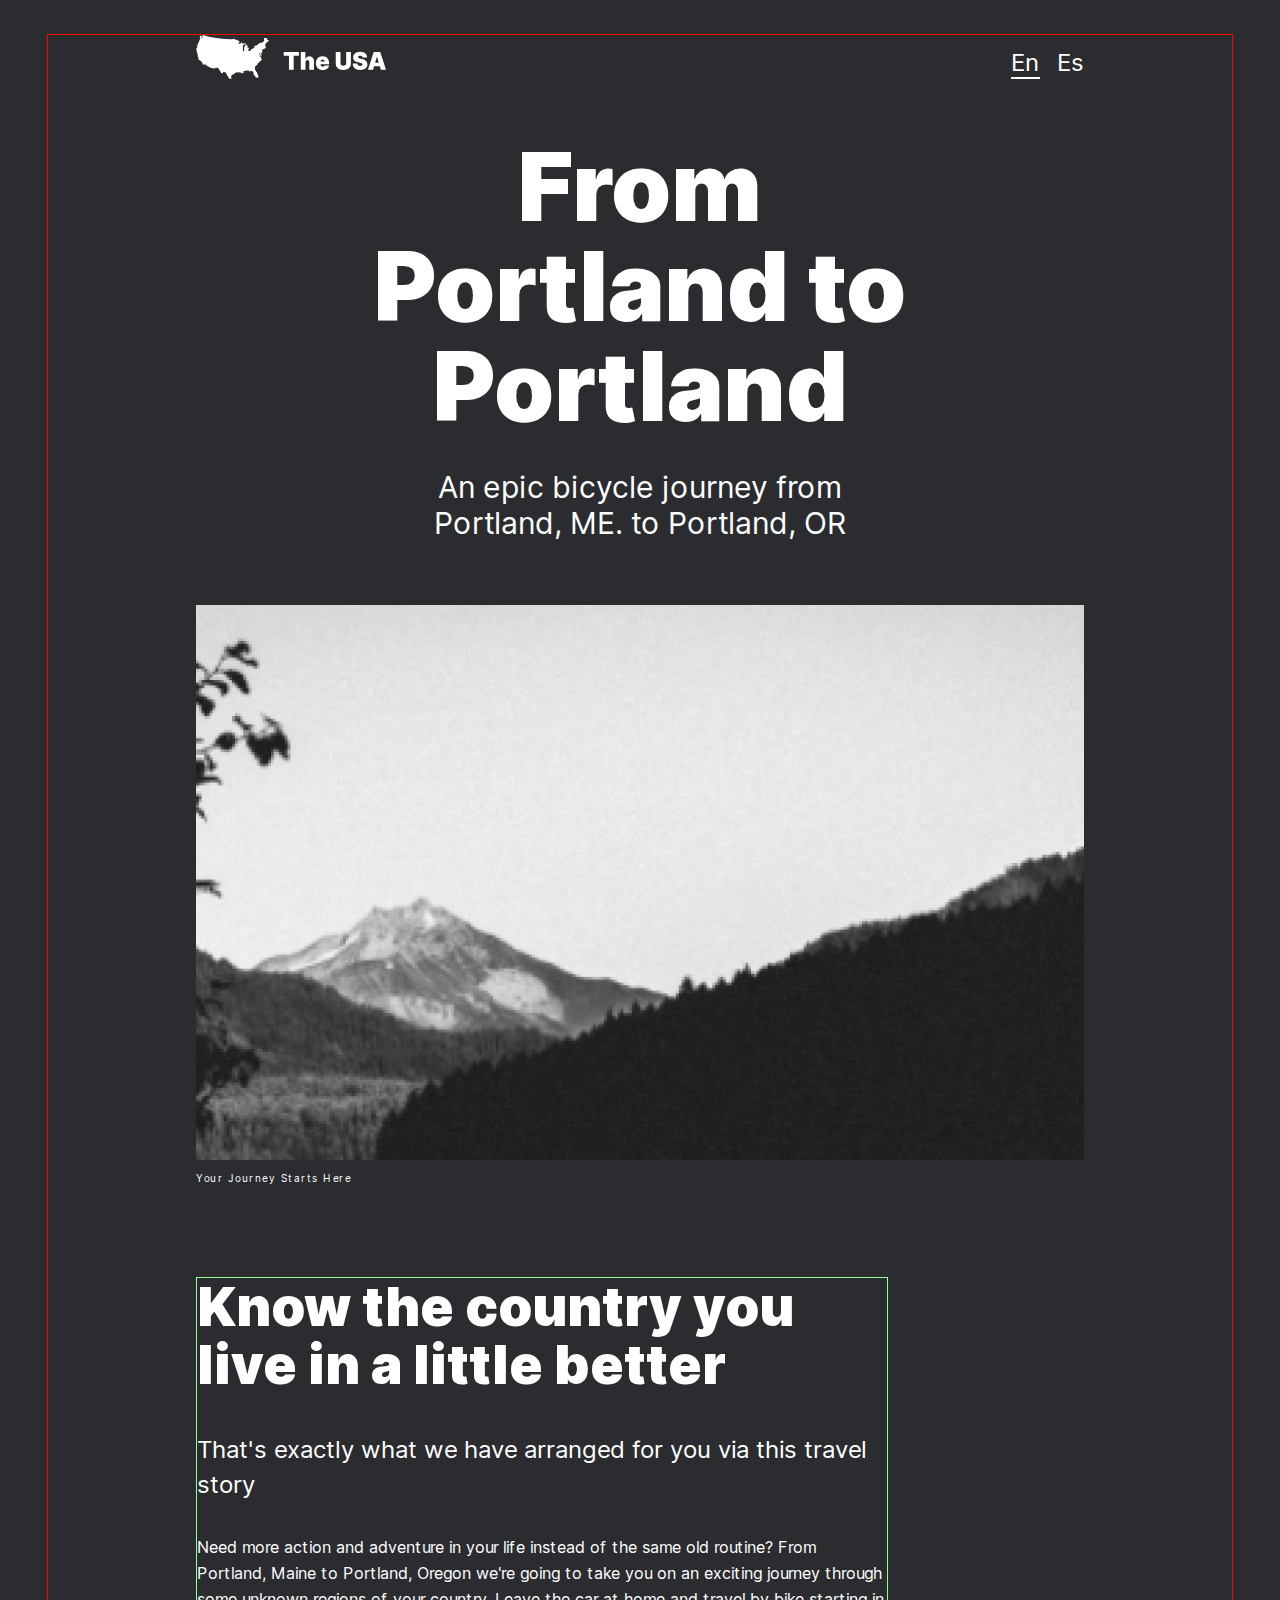
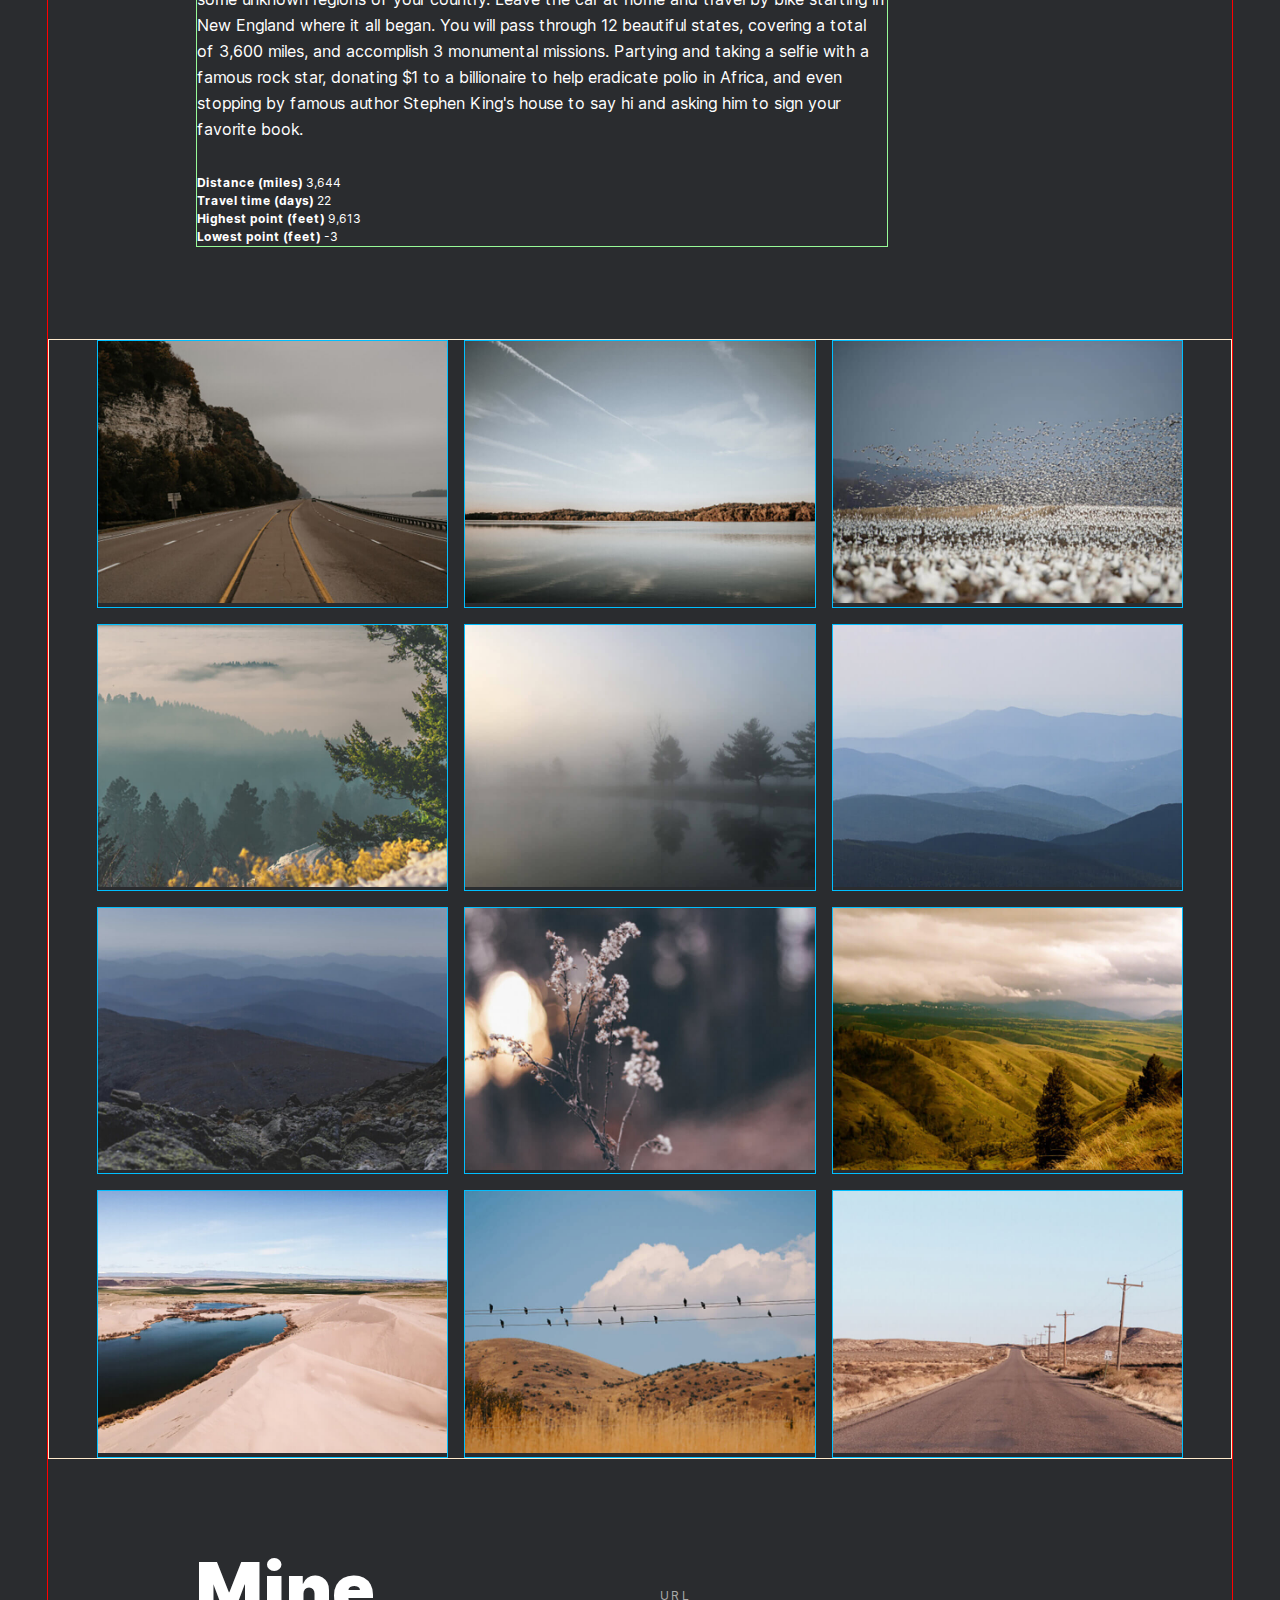
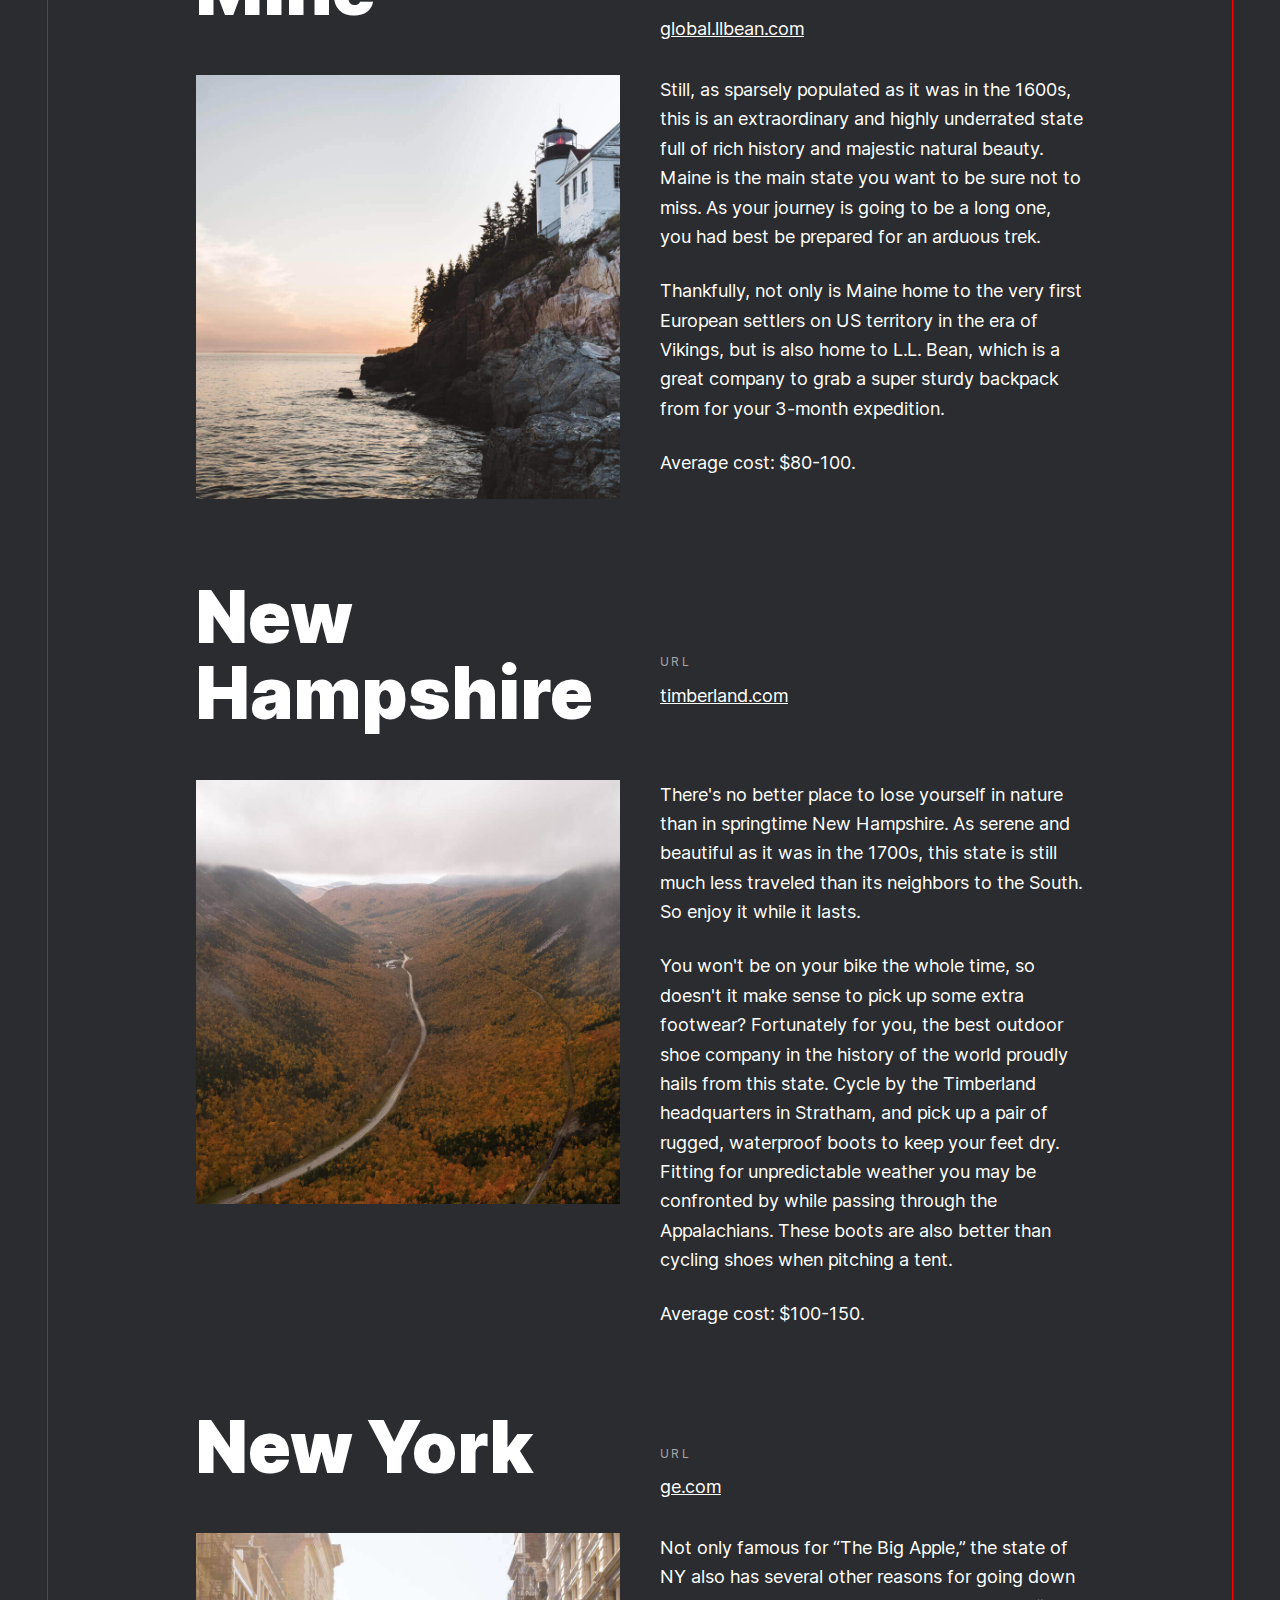
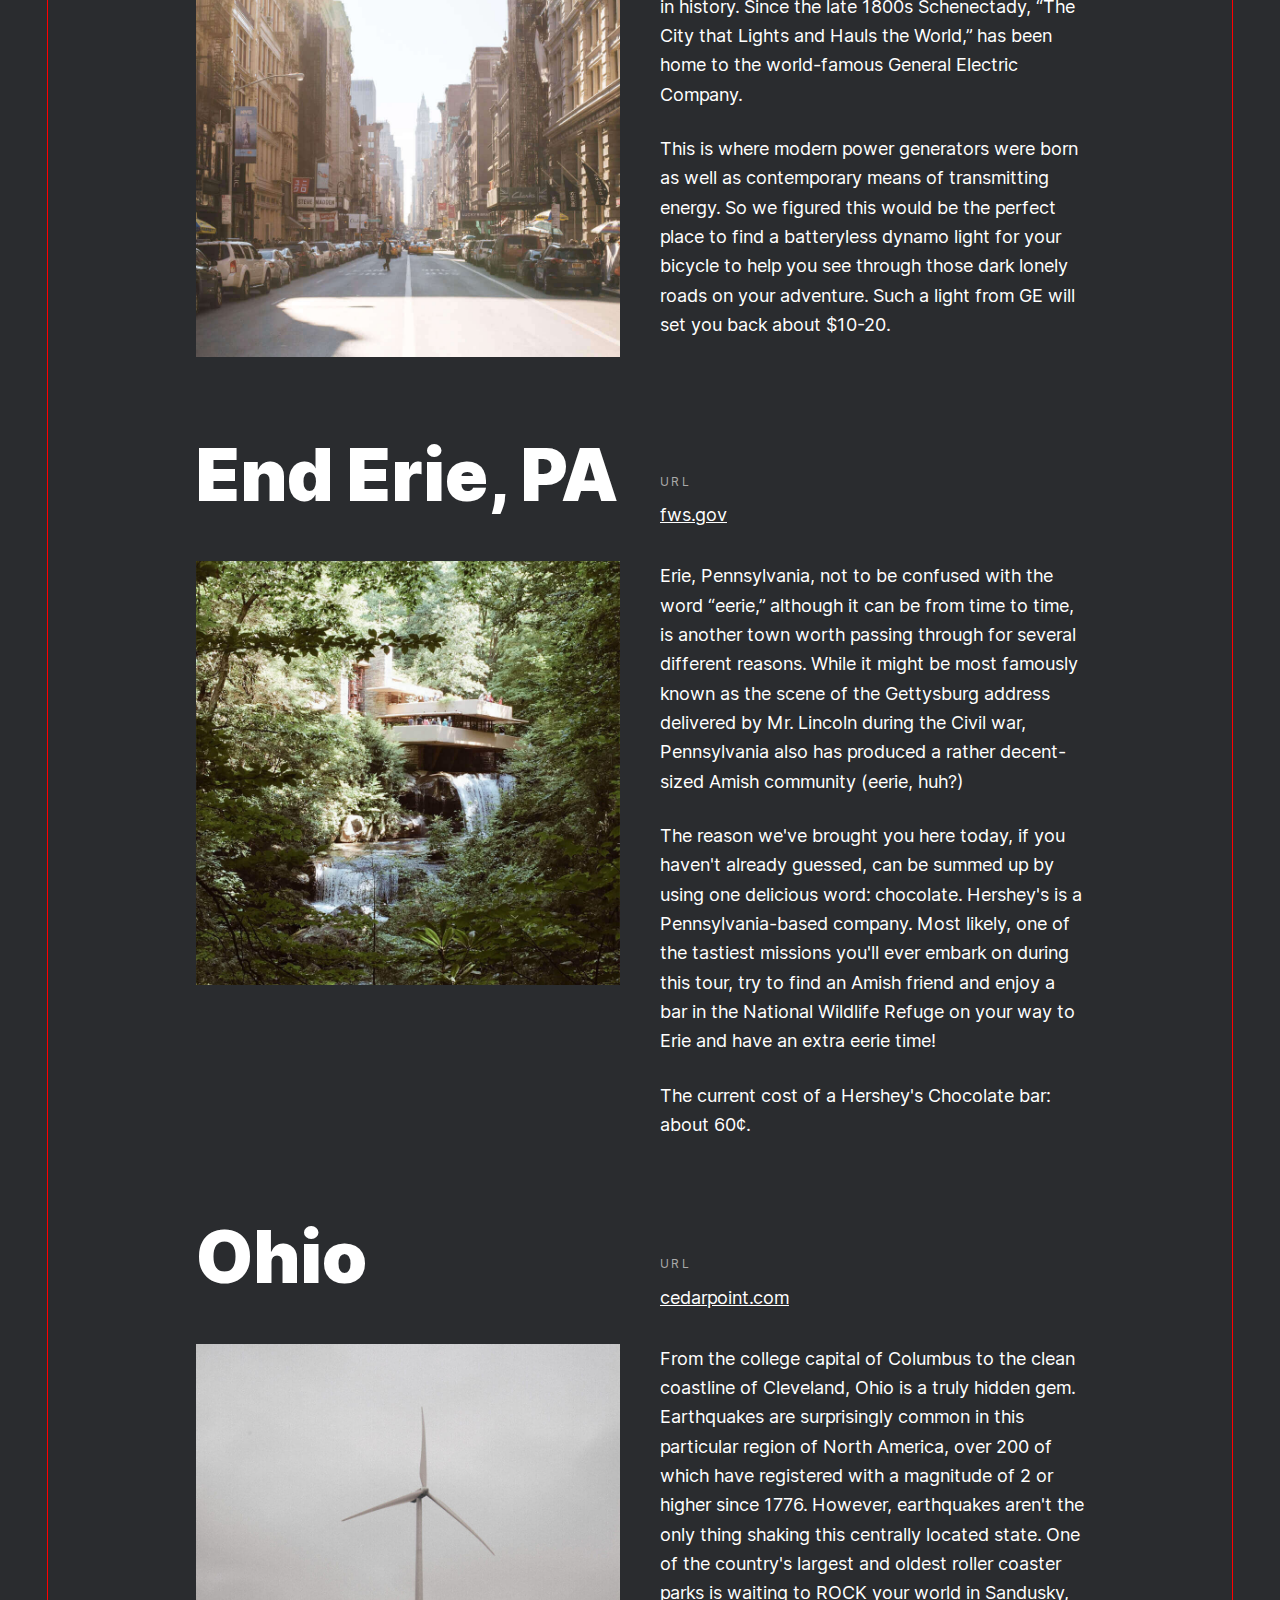
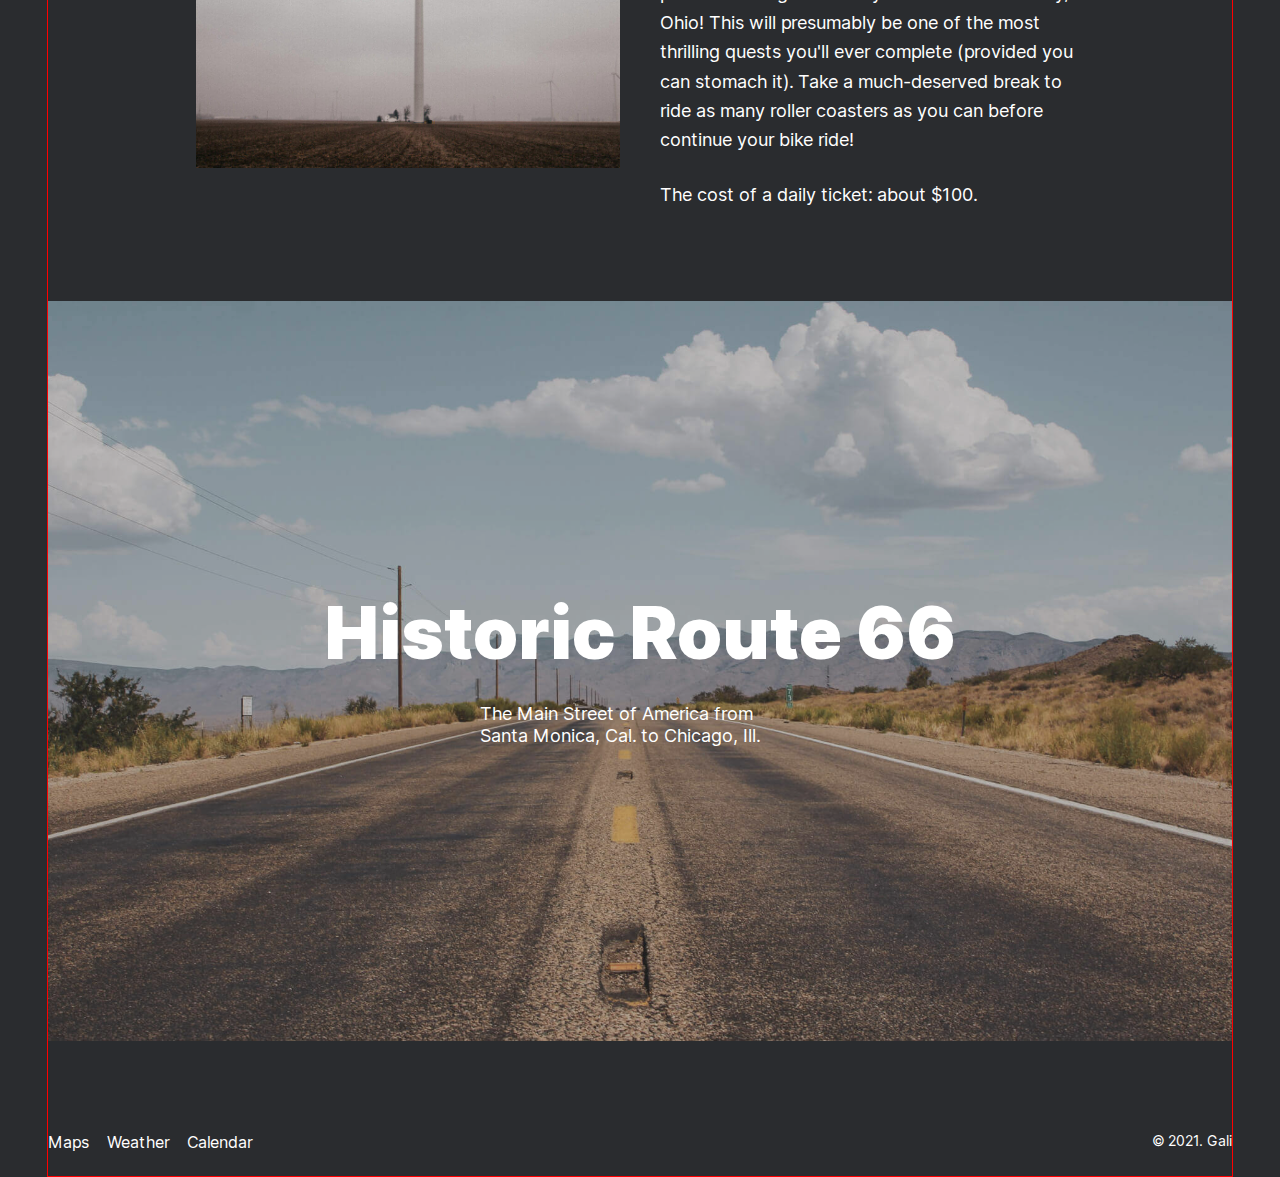
==== index.html @ 55ab3746 "adding a generic link style" ====
<!DOCTYPE html>
<html lang="en">
<head>
    <meta charset="UTF-8">
    <meta http-equiv="X-UA-Compatible" content="IE=edge">
    <meta name="viewport" content="width=device-width, initial-scale=1.0">
    <title>Document</title>
    <link rel="stylesheet" href="./pages/index.css">
</head>
<body class="page">
    <div class="page-container">
      <header class="header">
        <img src="./images/logo.svg" alt="logo of this website" class="header__logo">
        <nav class="header__nav">
          <ul class="header__list">
            <li class="header__list-item">
              <a href="#" class="link header__link header__link_active">En</a>
            </li>
            <li class="header__list-item">
              <a href="#" class="link header__link">Es</a>
            </li>
          </ul><!--End header__list-->
        </nav> <!--End header__nav-->
      </header><!--End Header-->
      <main class="content">
        <section class="lead">
          <h1 class="lead__title">From Portland to Portland</h1>
          <p class="lead__subtitle">
            An epic bicycle journey from Portland, ME. to Portland, OR
          </p>
          <figure class="lead__figure">
            <img src="./images/kalegin-michail-179870-unsplash.png" alt="kalegin-michail nice place" class="lead__image">
            <figcaption class="lead__caption">Your journey starts here</figcaption>
          </figure>

        </section><!--End Lead-->

        <section class="intro">

            <h2 class="intro__title">
              Know the country you live in a little better
            </h2>
            <p class="intro__subtitle">
              That's exactly what we have arranged for you via this travel story
            </p>
            <p class="intro__text">
              Need more action and adventure in your life instead of the same old routine? From
              Portland, Maine to Portland, Oregon we're going to take you on an exciting journey through
              some unknown regions of your country. Leave the car at home and travel by bike starting
              in New England where it all began. You will pass through 12 beautiful states, covering a
              total of 3,600 miles, and accomplish 3 monumental missions. Partying and taking a selfie
              with a famous rock star, donating $1 to a billionaire to help eradicate polio in Africa, and
              even stopping by famous author Stephen King's house to say hi and asking him to sign
              your favorite book.
            </p>
            <ul class="intro__list">
              <li class="intro__list-item">
                <p class="intro__area-text">
                  <span class="intro__area-text_accent">Distance (miles)</span>
                  3,644
                </p>
              </li>
              <li class="intro__list-item">
                <p class="intro__area-text">
                  <span class="intro__area-text_accent">Travel time (days)</span>
                  22
                </p>
              </li>
              <li class="intro__list-item">
                <p class="intro__area-text">
                  <span class="intro__area-text_accent">Highest point (feet)</span>
                  9,613
                </p>
              </li>
              <li class="intro__list-item">
                <p class="intro__area-text">
                  <span class="intro__area-text_accent">Lowest point (feet)</span>
                  -3
                </p>
              </li>
            </ul><!--End list -->

        </section><!--End Intro-->

        <section class="photo-grid">
          <div class="photo-grid__container">
            <figure class="photo-grid__item">
              <img src="./images/photos-grid/photo-grid-highway.jpg" alt="The highway road" class="photo-grid__image">
            </figure>
            <figure class="photo-grid__item">
              <img src="./images/photos-grid/photo-grid-lake.jpg" alt="The big lake" class="photo-grid__image">
            </figure>
            <figure class="photo-grid__item">
              <img src="./images/photos-grid/photo-grid-seagulls.jpg" alt="seagulls season" class="photo-grid__image">
            </figure>
            <figure class="photo-grid__item">
              <img src="./images/photos-grid/photo-grid-boise.jpg" alt="boise" class="photo-grid__image">
            </figure>
            <figure class="photo-grid__item">
              <img src="./images/photos-grid/photo-grid-fog.jpg" alt="a thick cloud of tiny water droplets suspended in the atmosphere at or near the earth's surface which obscures or restricts visibility" class="photo-grid__image">
            </figure>
            <figure class="photo-grid__item">
              <img src="./images/photos-grid/photo-grid-valley.jpg" alt="The great valley" class="photo-grid__image">
            </figure>
            <figure class="photo-grid__item">
              <img src="./images/photos-grid/photo-grid-pass.jpg" alt="pass" class="photo-grid__image">
            </figure>
            <figure class="photo-grid__item">
              <img src="./images/photos-grid/photo-grid-twig.jpg" alt="twig" class="photo-grid__image">
            </figure>
            <figure class="photo-grid__item">
              <img src="./images/photos-grid/photo-grid-clouds.jpg" alt="Some clouds" class="photo-grid__image">
            </figure>
            <figure class="photo-grid__item">
              <img src="./images/photos-grid/photo-grid-oasis.jpg" alt="Oasis" class="photo-grid__image">
            </figure>
            <figure class="photo-grid__item">
              <img src="./images/photos-grid/photo-grid-wires.jpg" alt="Birds sitting on the wires" class="photo-grid__image">
            </figure>
            <figure class="photo-grid__item">
              <img src="./images/photos-grid/photo-grid-road.jpg" alt="The long road" class="photo-grid__image">
            </figure>
          </div>
        </section><!--End photo-grid-->

        <section class="places">
          <ul class="places__list">
            <li class="places__list-item">
              <h2 class="places__title">Mine</h2>
              <div class="places__website">
                <h3 class="places__url-heading">URL</h3>
                <a href="https://global.llbean.com/shop/L.L.Bean-Continental-Rucksack/122952.html?bc=50-816&csp=f&feat=816-GN1"
                target="_blank" class="link places__url-link">
                  global.llbean.com
                </a>
              </div>
              <img src="./images/places/place-maine.jpg" alt="Mine state" class="places__image">
              <div class="places__content-text">
                <p class="places__text">
                  Still, as sparsely populated as it was in the 1600s,
                  this is an extraordinary and highly underrated state full of rich history and majestic natural beauty. Maine is the main state you want to be sure not to miss. As your journey is going to be a long one,
                  you had best be prepared for an arduous trek.
                </p>
                <p class="places__text">
                  Thankfully, not only is Maine home to the very first European settlers on US
                  territory in the era of Vikings, but is also home
                  to L.L. Bean, which is a great company to grab a
                  super sturdy backpack from for your 3-month
                  expedition.
                </p>
                <p class="places__text places__price">
                Average cost: $80-100.
                </p>
              </div>
            </li><!--End Mine-->

            <li class="places__list-item">
              <h2 class="places__title">New Hampshire</h2>
              <div class="places__website">
                <h3 class="places__url-heading">URL</h3>
                <a href="https://www.timberland.com/timberlandpro.html"
                target="_blank" class="link places__url-link">
                  timberland.com
                </a>
              </div>
              <img src="./images/places/place-new-hampshire.jpg" alt="new-hampshire State" class="places__image">
              <div class="places__content-text">
                <p class="places__text">
                  There's no better place to lose yourself in nature than in springtime
                  New Hampshire. As serene and beautiful as it was in the 1700s, this state is still
                  much less traveled than its neighbors to the South. So enjoy it while it lasts.
                </p>
                <p class="places__text">
                  You won't be on your bike the whole time, so doesn't it make sense to pick up
                  some extra footwear? Fortunately for you, the best outdoor shoe company in the
                  history of the world proudly hails from this state. Cycle by the
                  Timberland headquarters in Stratham, and pick up a pair of rugged,
                  waterproof boots to keep your feet dry. Fitting for unpredictable weather
                  you may be confronted by while passing through the Appalachians.
                  These boots are also better than cycling shoes when pitching a tent.
                </p>
                <p class="places__text">
                  Average cost: $100-150.
                </p>
              </div>
            </li><!--End New Hampshire-->

            <li class="places__list-item">
              <h2 class="places__title">New York</h2>
              <div class="places__website">
                <h3 class="places__url-heading">URL</h3>
                <a href="https://www.ge.com/about-us"
                target="_blank" class="link places__url-link">
                  ge.com
                </a>
              </div>
              <img src="./images/places/place-new-york.jpg" alt="new york" class="places__image">
              <div class="places__content-text">
                <p class="places__text">
                  Not only famous for “The Big Apple,” the state of NY also has several
                  other reasons for going down in history. Since the late 1800s Schenectady,
                  “The City that Lights and Hauls the World,”
                  has been home to the world-famous General Electric Company.
                </p>
                <p class="places__text">
                  This is where modern power generators were born as well as contemporary means
                  of transmitting energy. So we figured this would be the perfect place to
                  find a batteryless dynamo light for your bicycle to help you see through those
                  dark lonely roads on your adventure. Such a light from
                  GE will set you back about $10-20.
                </p>
              </div>
            </li><!--End New York-->

            <li class="places__list-item">
              <h2 class="places__title">End Erie, PA</h2>
              <div class="places__website">
                <h3 class="places__url-heading">URL</h3>
                <a href="https://www.fws.gov/refuge/erie"
                target="_blank" class="link places__url-link">
                  fws.gov
                </a>
              </div>
              <img src="./images/places/place-pennsylvania.jpg" alt="End Erie, PA" class="places__image">
              <div class="places__content-text">
                <p class="places__text">
                  Erie, Pennsylvania, not to be confused with the word “eerie,”
                  although it can be from time to time, is another town worth passing through
                  for several different reasons. While it might be most famously known as the
                  scene of the Gettysburg address delivered by Mr. Lincoln during the Civil war,
                  Pennsylvania also has produced a rather decent-sized Amish community (eerie, huh?)
                </p>
                <p class="places__text">
                  The reason we've brought you here today, if you haven't already guessed,
                  can be summed up by using one delicious word: chocolate. Hershey's is a
                  Pennsylvania-based company. Most likely, one of the tastiest missions you'll
                  ever embark on during this tour, try to find an Amish friend and enjoy a bar
                  in the National Wildlife Refuge
                  on your way to Erie and have an extra eerie time!
                </p>
                <p class="places__text">
                  The current cost of a Hershey's Chocolate bar: about 60¢.
                </p>
              </div>
            </li><!--End Erie, PA-->

            <li class="places__list-item">
              <h2 class="places__title"> Ohio</h2>
              <div class="places__website">
                <h3 class="places__url-heading">URL</h3>
                <a href="https://www.cedarpoint.com"
                target="_blank" class="link places__url-link">
                  cedarpoint.com
                </a>
              </div>
              <img src="./images/places/place-ohio.jpg" alt="" class="places__image">
              <div class="places__content-text">
                <p class="places__text">
                  From the college capital of Columbus to the clean coastline of Cleveland,
                  Ohio is a truly hidden gem. Earthquakes are surprisingly common in this
                  particular region of North America, over 200 of which have registered with a
                  magnitude of 2 or higher since 1776. However, earthquakes aren't the only thing
                  shaking this centrally located state. One of the country's largest and oldest
                  roller coaster parks is waiting to ROCK your world in Sandusky, Ohio! This will
                  presumably be one of the most thrilling quests you'll ever complete
                  (provided you can stomach it). Take a much-deserved break
                  to ride as many roller coasters as you can before continue your bike ride!
                </p>
                <p class="places__text">
                  The cost of a daily ticket: about $100.
                </p>
              </div>
            </li><!--End Ohio-->
          </ul><!--End list-->
        </section><!--End places-->

        <section class="cover">
          <a href="https://www.nps.gov/nr/travel/route66/maps66.html" class="link cover__link">
            <div class="cover__text">
              <h2 class="cover__title">Historic Route 66</h2>
              <p class="cover__subtitle">
                The Main Street of America from Santa Monica, Cal. to Chicago, Ill.
              </p>
            </div>
          </a>
        </section><!--End cover-->
      </main><!--End main-->

      <footer class="footer">
        <ul class="footer__list-link">
          <li class="footer__list-item">
            <a href="https://yandex.com/maps" target="_blank" class="link footer__link">Maps</a>
          </li>
          <li class="footer__list-item">
            <a href="https://yandex.com/weather/moscow" target="_blank" class="link footer__link">Weather</a>
          </li>
          <li class="footer__list-item">
            <a href="https://calendar.yandex.ru" target="_blank" class="link footer__link">Calendar</a>
          </li>
        </ul>
        <p class="footer__copyright"> 2021. Gali</p>
      </footer><!--End footer-->
    </div> <!--End of Page-container-->
</body><!--End of Pages-->
</html>
---- pages/index.css ----
/** Normalize **/
@import url(../vendor/normalize.css);

/** Fonts **/
@import url(../vendor/fonts/fonts.css);

/** Page **/
@import url(../blocks/page/page.css);

/** Link **/
@import url(../blocks/link/link.css);

/** Header **/
@import url(../blocks/header/header.css);
@import url(../blocks/header/__logo/header__logo.css);
@import url(../blocks/header/__nav/header__nav.css);
@import url(../blocks/header/__list/header__list.css);
@import url(../blocks/header/__link/header__link.css);
@import url(../blocks/header/__link/_active/header__link_active.css);


/** Lead **/
@import url(../blocks/lead/lead.css);
@import url(../blocks/lead/__title/lead__title.css);
@import url(../blocks/lead/__subtitle/lead__subtitle.css);
@import url(../blocks/lead/__image/lead__image.css);
@import url(../blocks/lead/__figure/lead__figure.css);
@import url(../blocks/lead/__caption/lead__caption.css);

/** Intro **/
@import url(../blocks/intro/intro.css);
@import url(../blocks/intro/__title/intro__title.css);
@import url(../blocks/intro/__subtitle/intro__subtitle.css);
@import url(../blocks/intro/__text/intro__text.css);
@import url(../blocks/intro/__list/intro__list.css);
@import url(../blocks/intro/__area-text/intro__area-text.css);
@import url(../blocks/intro/__area-text/_accent/intro__area-text_accent.css);



/** Photo-grid **/
@import url(../blocks/photo-grid/photo-grid.css);
/**
@import url(../blocks/photo-grid/__item/photo-grid__item.css);*/


/** Places **/
@import url(../blocks/places/places.css);
@import url(../blocks/places/__list/places__list.css);
@import url(../blocks/places/__list-item/places__list-item.css);
@import url(../blocks/places/__title/places__title.css);
@import url(../blocks/places/__website/places__website.css);
@import url(../blocks/places/__url-heading/places__url-heading.css);
@import url(../blocks/places/__url-link/places__url-link.css);
@import url(../blocks/places/__image/places__image.css);
@import url(../blocks/places/__text/places__text.css);


/** Cover **/
@import url(../blocks/cover/cover.css);
@import url(../blocks/cover/__link/cover__link.css);
@import url(../blocks/cover/__text/cover__text.css);
@import url(../blocks/cover/__title/cover__title.css);
@import url(../blocks/cover/__subtitle/cover__subtitle.css);


/** Footer **/
@import url(../blocks/footer/footer.css);
@import url(../blocks/footer/__list-link/footer__list-link.css);
@import url(../blocks/footer/__list-item/footer__list-item.css);
@import url(../blocks/footer/__link/footer__link.css);
@import url(../blocks/footer/__copyright/footer__copyright.css);




/** Logo **/
@import url(../blocks/logo/logo.css);
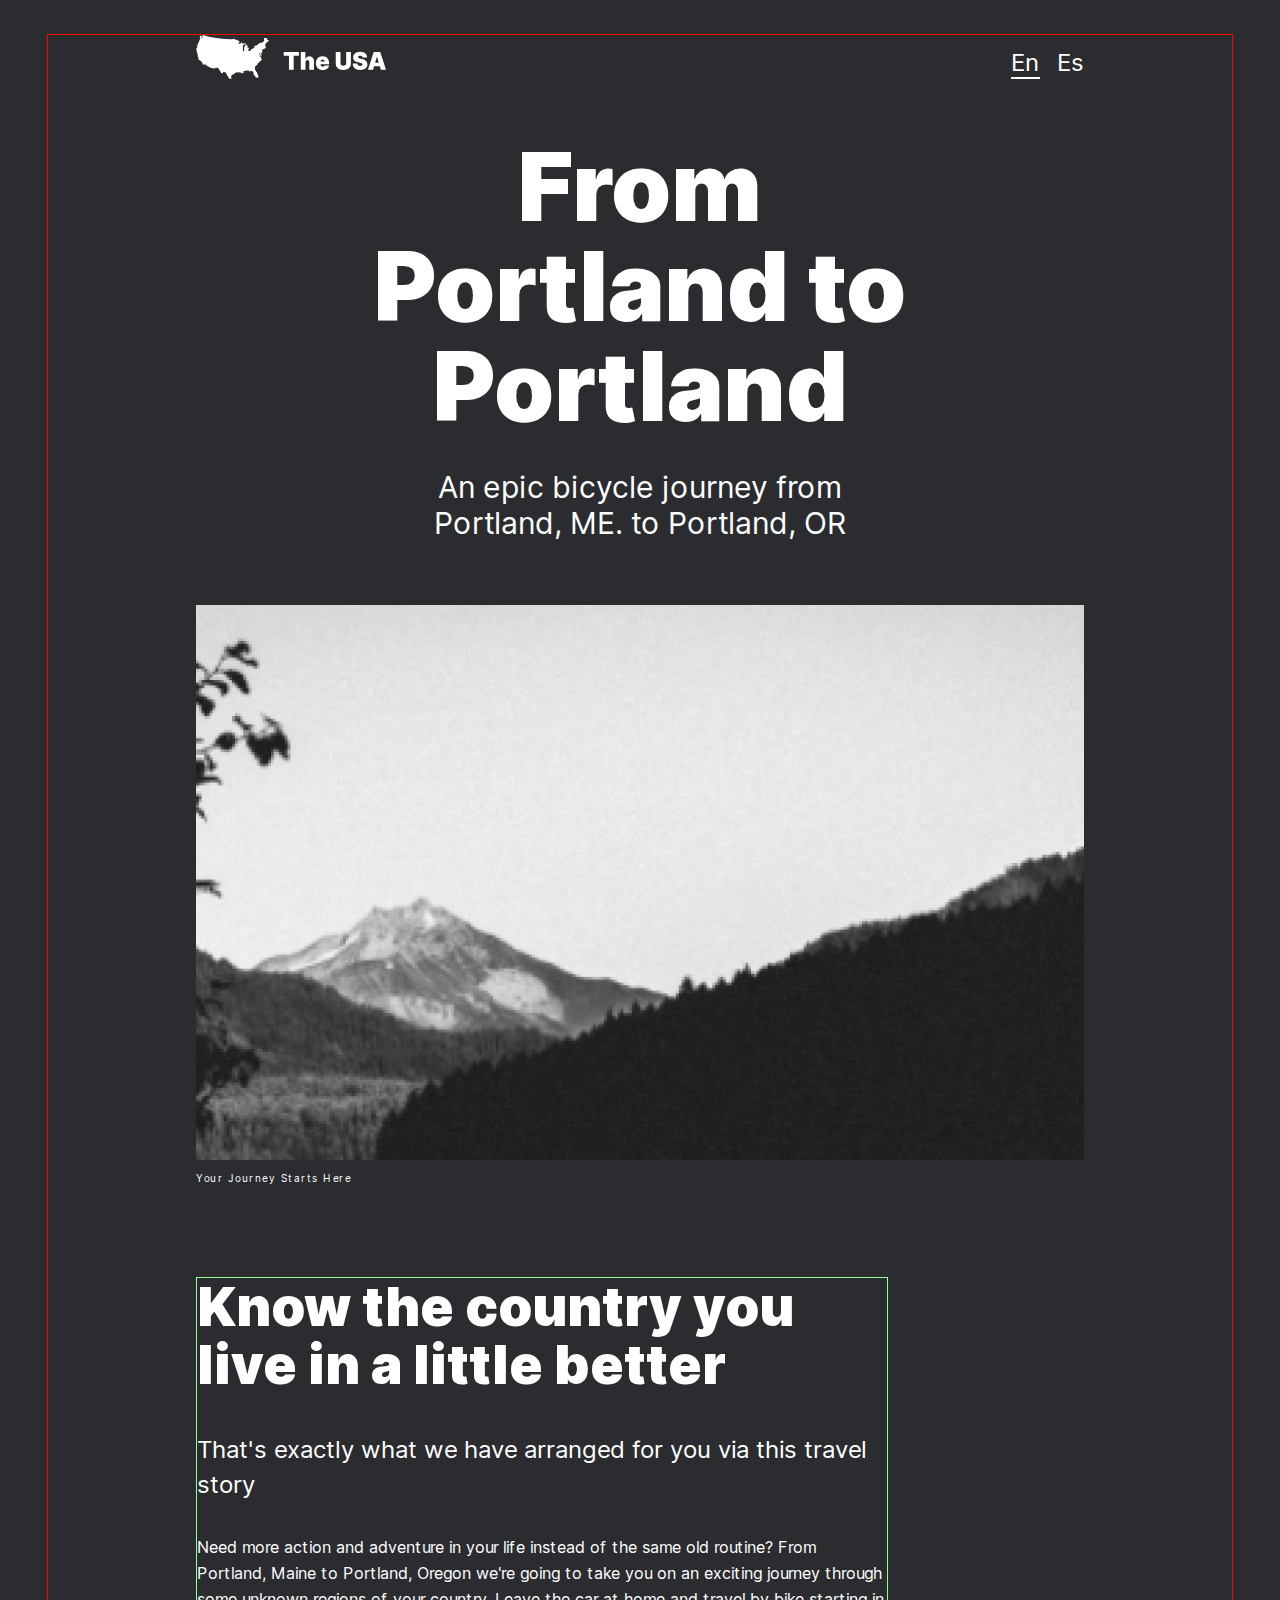
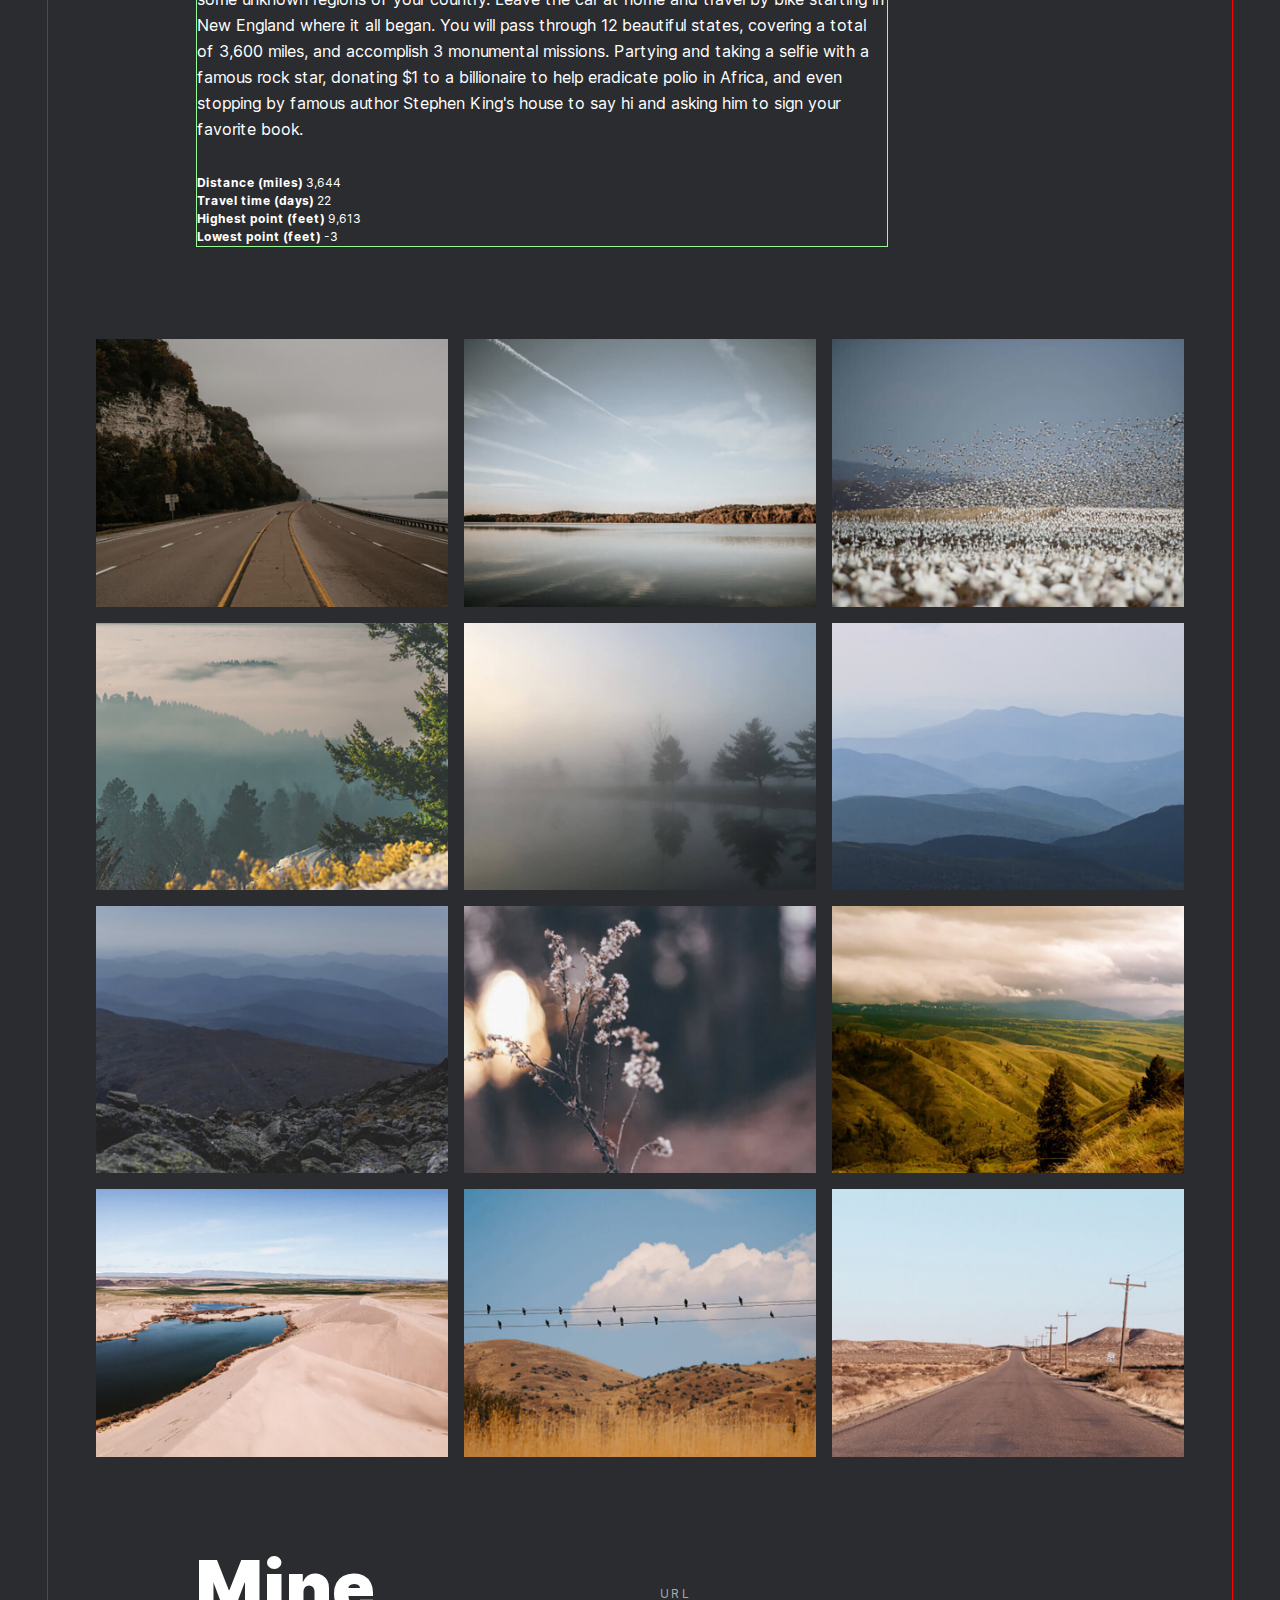
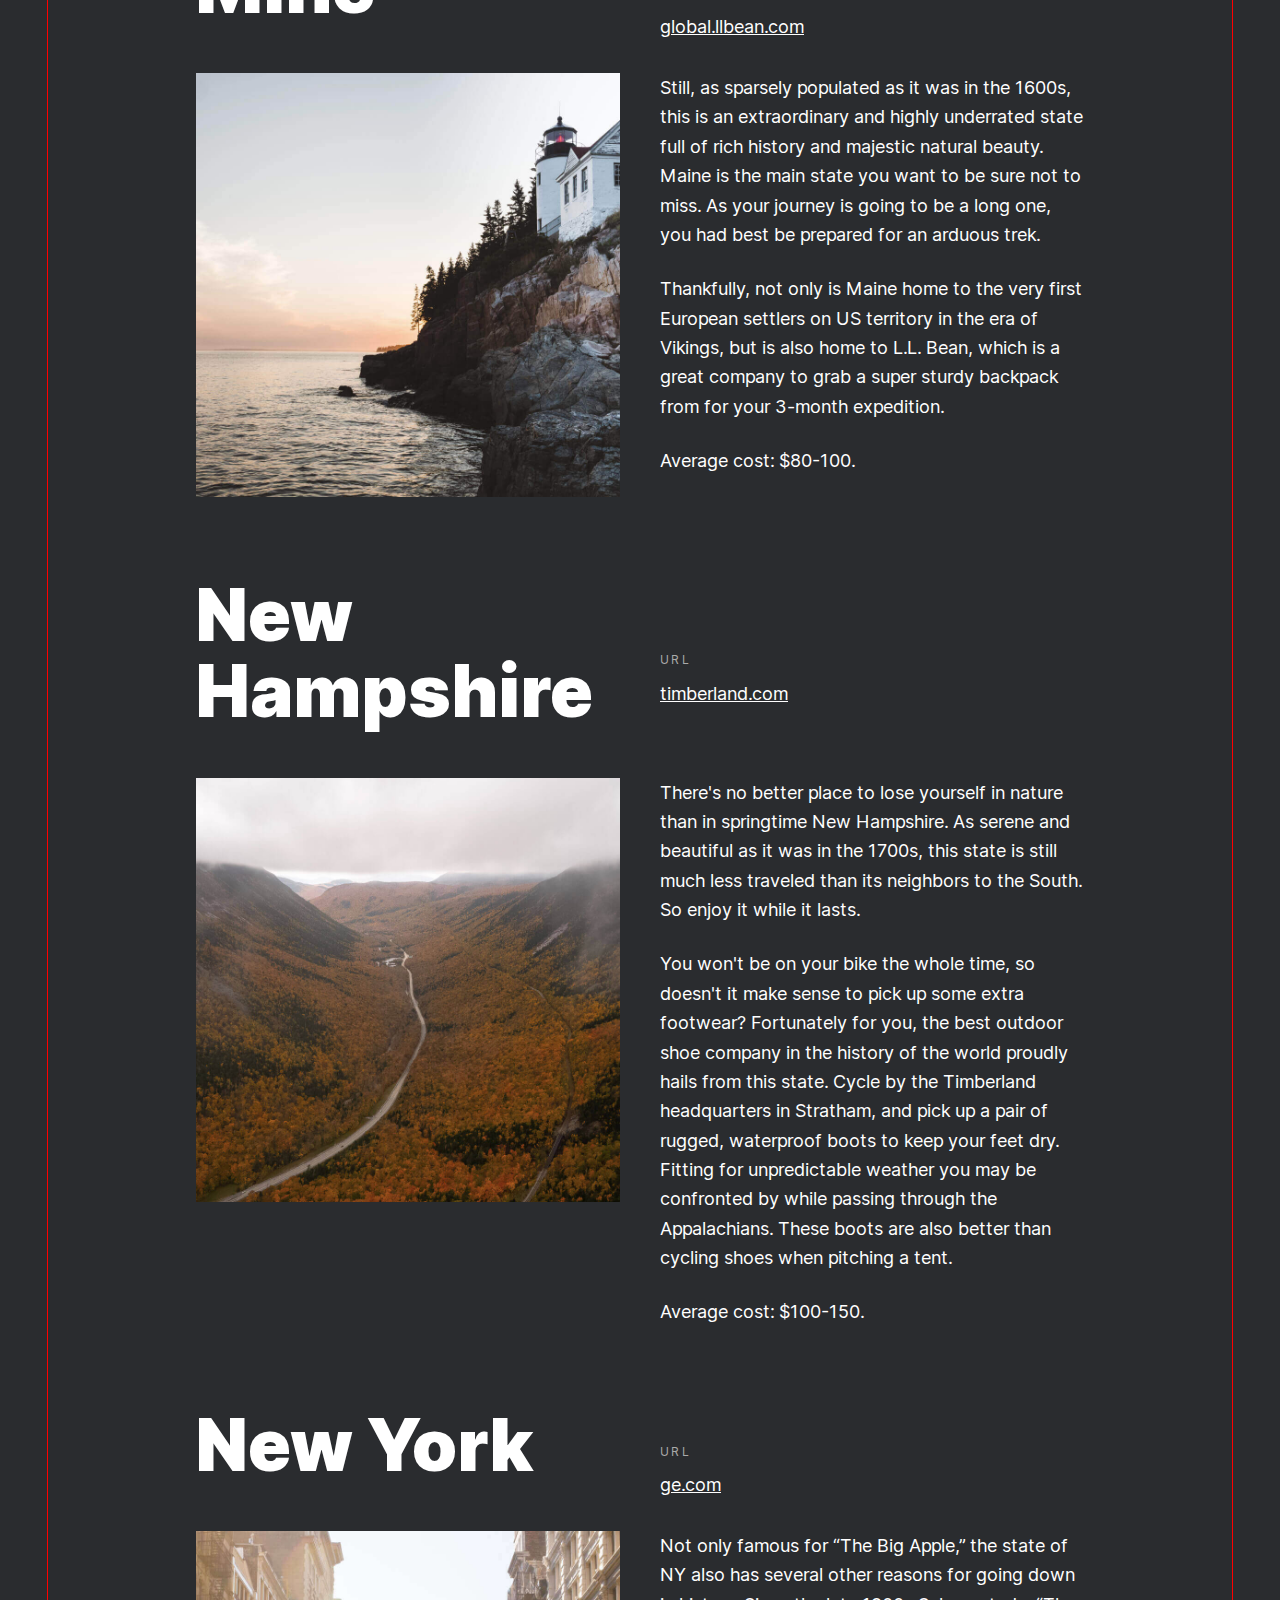
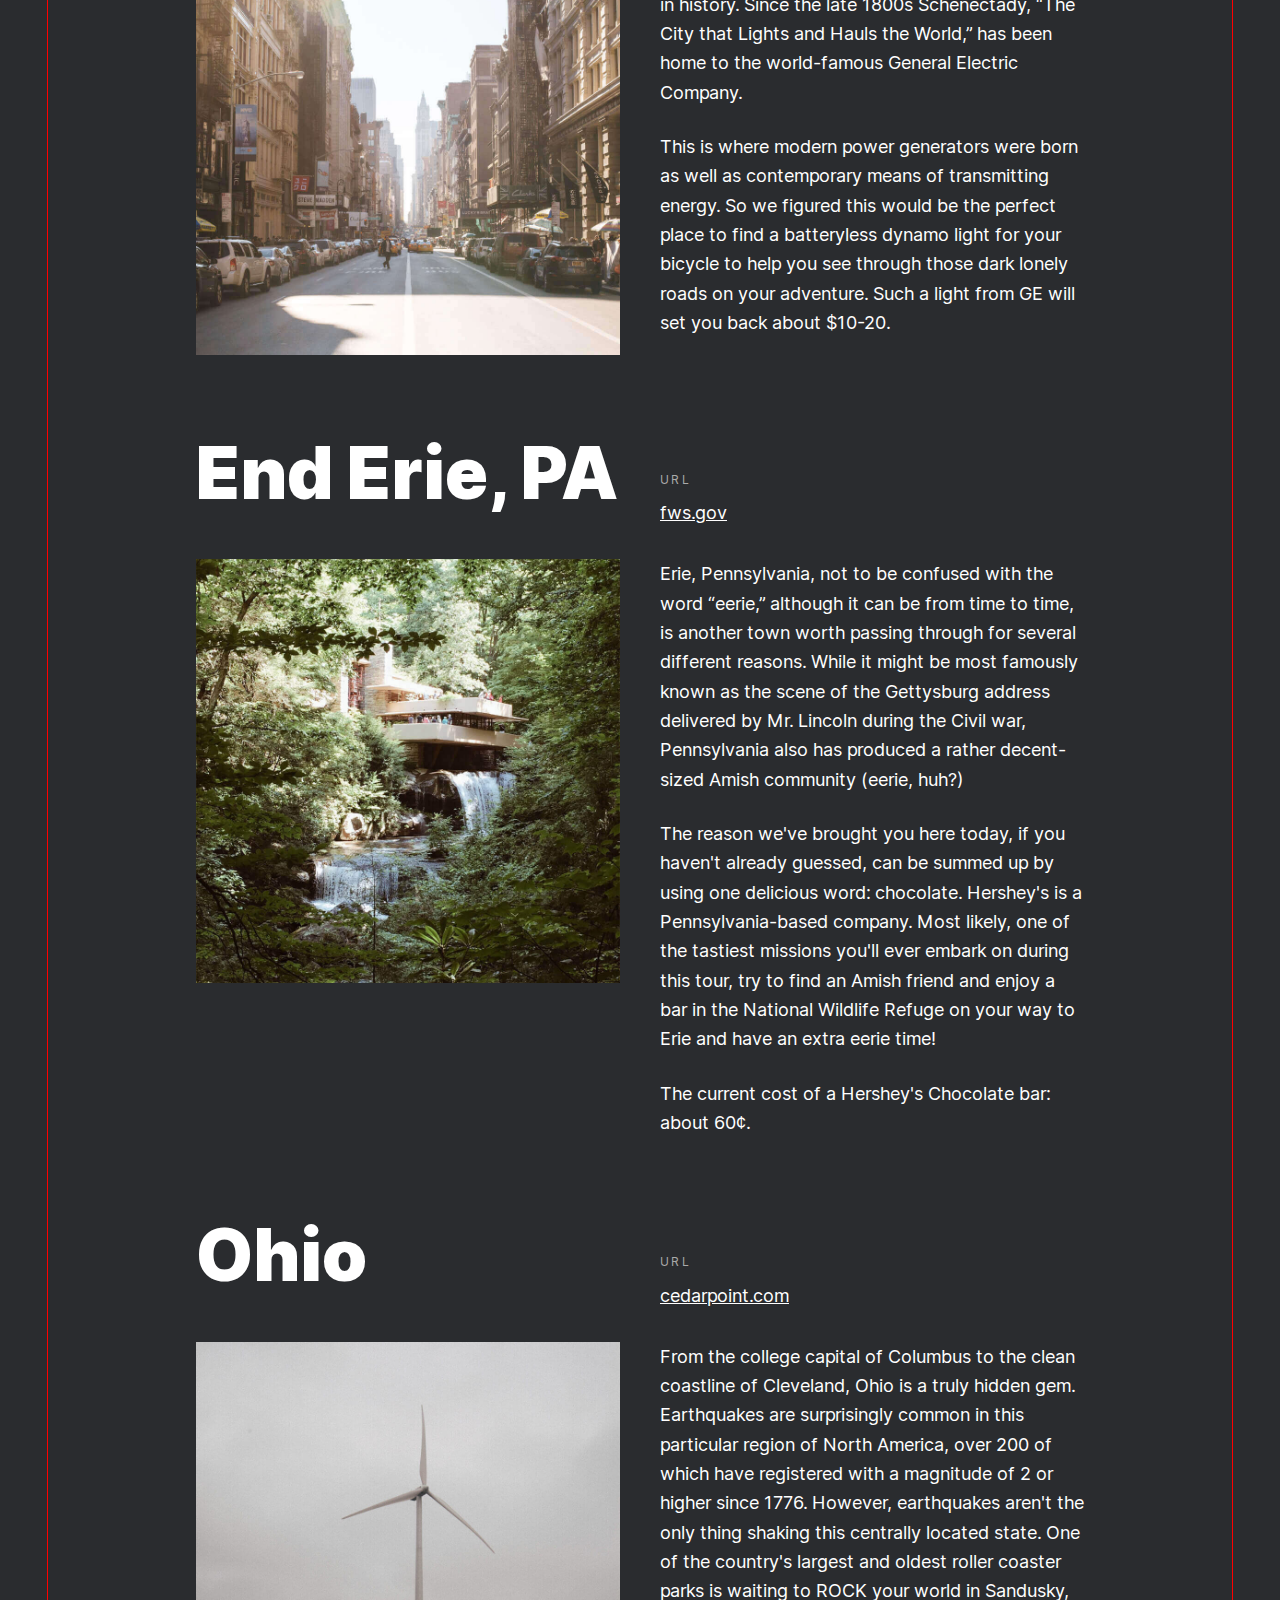
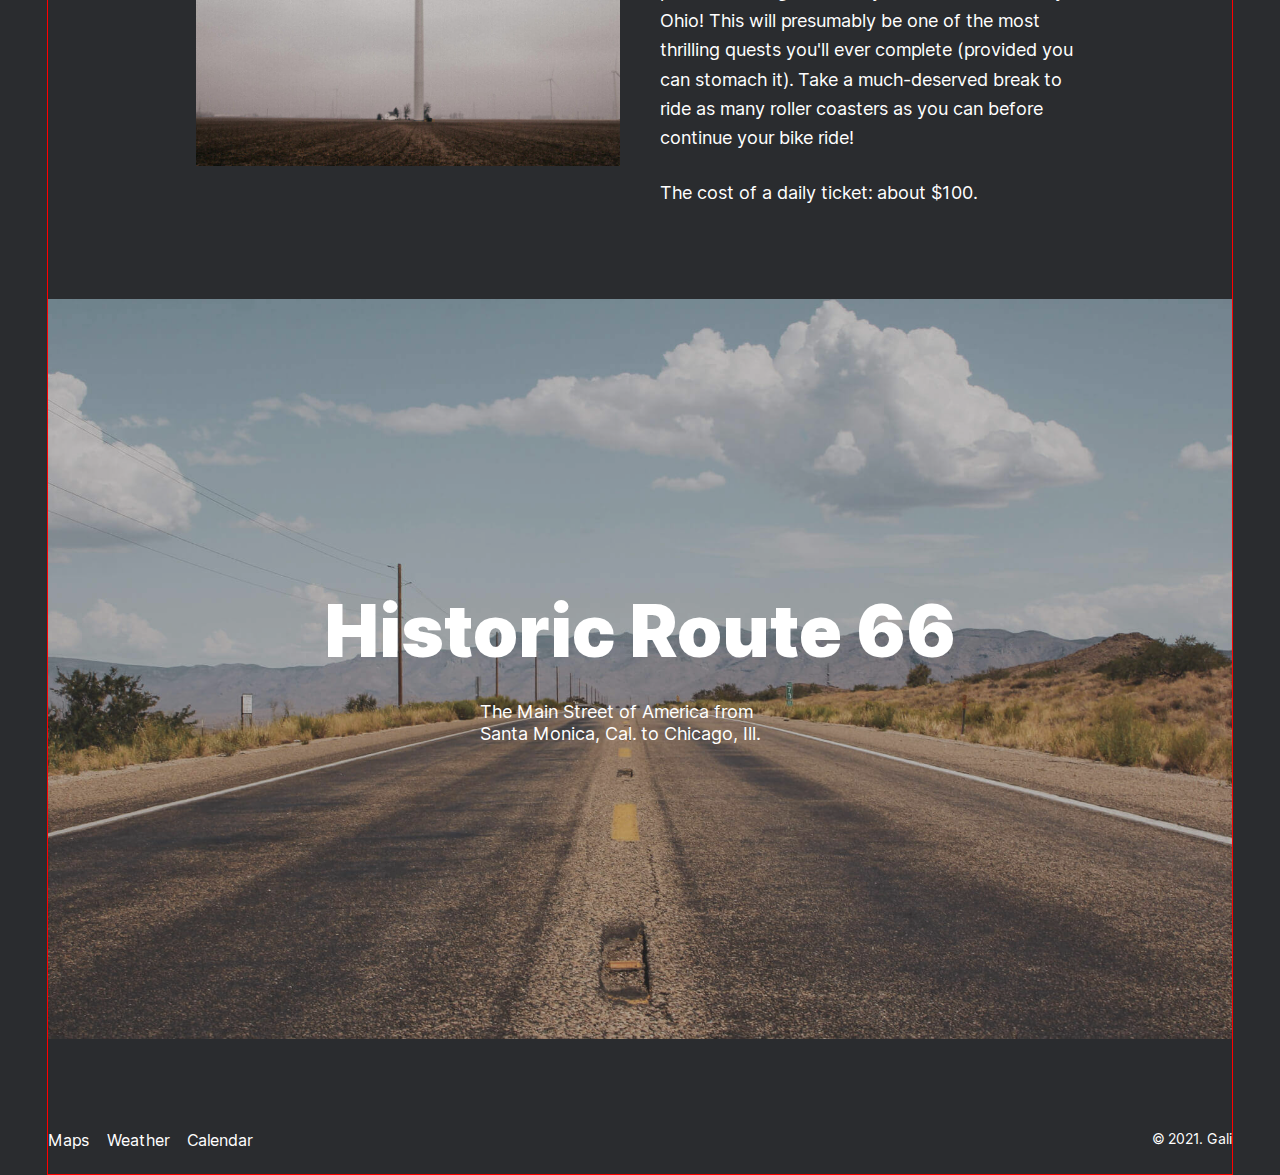
==== commit 6a3b6b2f: "fixing gallery rename it and make it more responsive" ====
--- a/index.html
+++ b/index.html
@@ -82,46 +82,46 @@
 
         </section><!--End Intro-->
 
-        <section class="photo-grid">
-          <div class="photo-grid__container">
-            <figure class="photo-grid__item">
-              <img src="./images/photos-grid/photo-grid-highway.jpg" alt="The highway road" class="photo-grid__image">
-            </figure>
-            <figure class="photo-grid__item">
-              <img src="./images/photos-grid/photo-grid-lake.jpg" alt="The big lake" class="photo-grid__image">
-            </figure>
-            <figure class="photo-grid__item">
-              <img src="./images/photos-grid/photo-grid-seagulls.jpg" alt="seagulls season" class="photo-grid__image">
-            </figure>
-            <figure class="photo-grid__item">
-              <img src="./images/photos-grid/photo-grid-boise.jpg" alt="boise" class="photo-grid__image">
-            </figure>
-            <figure class="photo-grid__item">
-              <img src="./images/photos-grid/photo-grid-fog.jpg" alt="a thick cloud of tiny water droplets suspended in the atmosphere at or near the earth's surface which obscures or restricts visibility" class="photo-grid__image">
-            </figure>
-            <figure class="photo-grid__item">
-              <img src="./images/photos-grid/photo-grid-valley.jpg" alt="The great valley" class="photo-grid__image">
-            </figure>
-            <figure class="photo-grid__item">
-              <img src="./images/photos-grid/photo-grid-pass.jpg" alt="pass" class="photo-grid__image">
-            </figure>
-            <figure class="photo-grid__item">
-              <img src="./images/photos-grid/photo-grid-twig.jpg" alt="twig" class="photo-grid__image">
-            </figure>
-            <figure class="photo-grid__item">
-              <img src="./images/photos-grid/photo-grid-clouds.jpg" alt="Some clouds" class="photo-grid__image">
-            </figure>
-            <figure class="photo-grid__item">
-              <img src="./images/photos-grid/photo-grid-oasis.jpg" alt="Oasis" class="photo-grid__image">
-            </figure>
-            <figure class="photo-grid__item">
-              <img src="./images/photos-grid/photo-grid-wires.jpg" alt="Birds sitting on the wires" class="photo-grid__image">
-            </figure>
-            <figure class="photo-grid__item">
-              <img src="./images/photos-grid/photo-grid-road.jpg" alt="The long road" class="photo-grid__image">
+        <section class="gallery">
+          <div class="gallery__container">
+            <figure class="gallery__figure">
+              <img src="./images/photos-grid/photo-grid-highway.jpg" alt="The highway road" class="gallery__image">
+            </figure>
+            <figure class="gallery__figure">
+              <img src="./images/photos-grid/photo-grid-lake.jpg" alt="The big lake" class="gallery__image">
+            </figure>
+            <figure class="gallery__figure">
+              <img src="./images/photos-grid/photo-grid-seagulls.jpg" alt="seagulls season" class="gallery__image">
+            </figure>
+            <figure class="gallery__figure">
+              <img src="./images/photos-grid/photo-grid-boise.jpg" alt="boise" class="gallery__image">
+            </figure>
+            <figure class="gallery__figure">
+              <img src="./images/photos-grid/photo-grid-fog.jpg" alt="a thick cloud of tiny water droplets suspended in the atmosphere at or near the earth's surface which obscures or restricts visibility" class="gallery__image">
+            </figure>
+            <figure class="gallery__figure">
+              <img src="./images/photos-grid/photo-grid-valley.jpg" alt="The great valley" class="gallery__image">
+            </figure>
+            <figure class="gallery__figure">
+              <img src="./images/photos-grid/photo-grid-pass.jpg" alt="pass" class="gallery__image">
+            </figure>
+            <figure class="gallery__figure">
+              <img src="./images/photos-grid/photo-grid-twig.jpg" alt="twig" class="gallery__image">
+            </figure>
+            <figure class="gallery__figure">
+              <img src="./images/photos-grid/photo-grid-clouds.jpg" alt="Some clouds" class="gallery__image">
+            </figure>
+            <figure class="gallery__figure">
+              <img src="./images/photos-grid/photo-grid-oasis.jpg" alt="Oasis" class="gallery__image">
+            </figure>
+            <figure class="gallery__figure">
+              <img src="./images/photos-grid/photo-grid-wires.jpg" alt="Birds sitting on the wires" class="gallery__image">
+            </figure>
+            <figure class="gallery__figure">
+              <img src="./images/photos-grid/photo-grid-road.jpg" alt="The long road" class="gallery__image">
             </figure>
           </div>
-        </section><!--End photo-grid-->
+        </section><!--End gallery-->
 
         <section class="places">
           <ul class="places__list">
--- a/pages/index.css
+++ b/pages/index.css
@@ -37,11 +37,11 @@
 @import url(../blocks/intro/__area-text/_accent/intro__area-text_accent.css);
 
 
-
-/** Photo-grid **/
-@import url(../blocks/photo-grid/photo-grid.css);
-/**
-@import url(../blocks/photo-grid/__item/photo-grid__item.css);*/
+/** Gallery **/
+@import url(../blocks/gallery/gallery.css);
+@import url(../blocks/gallery/__container/gallery__container.css);
+@import url(../blocks/gallery/__figure/gallery__figure.css);
+@import url(../blocks/gallery/__image/gallery__image.css);
 
 
 /** Places **/
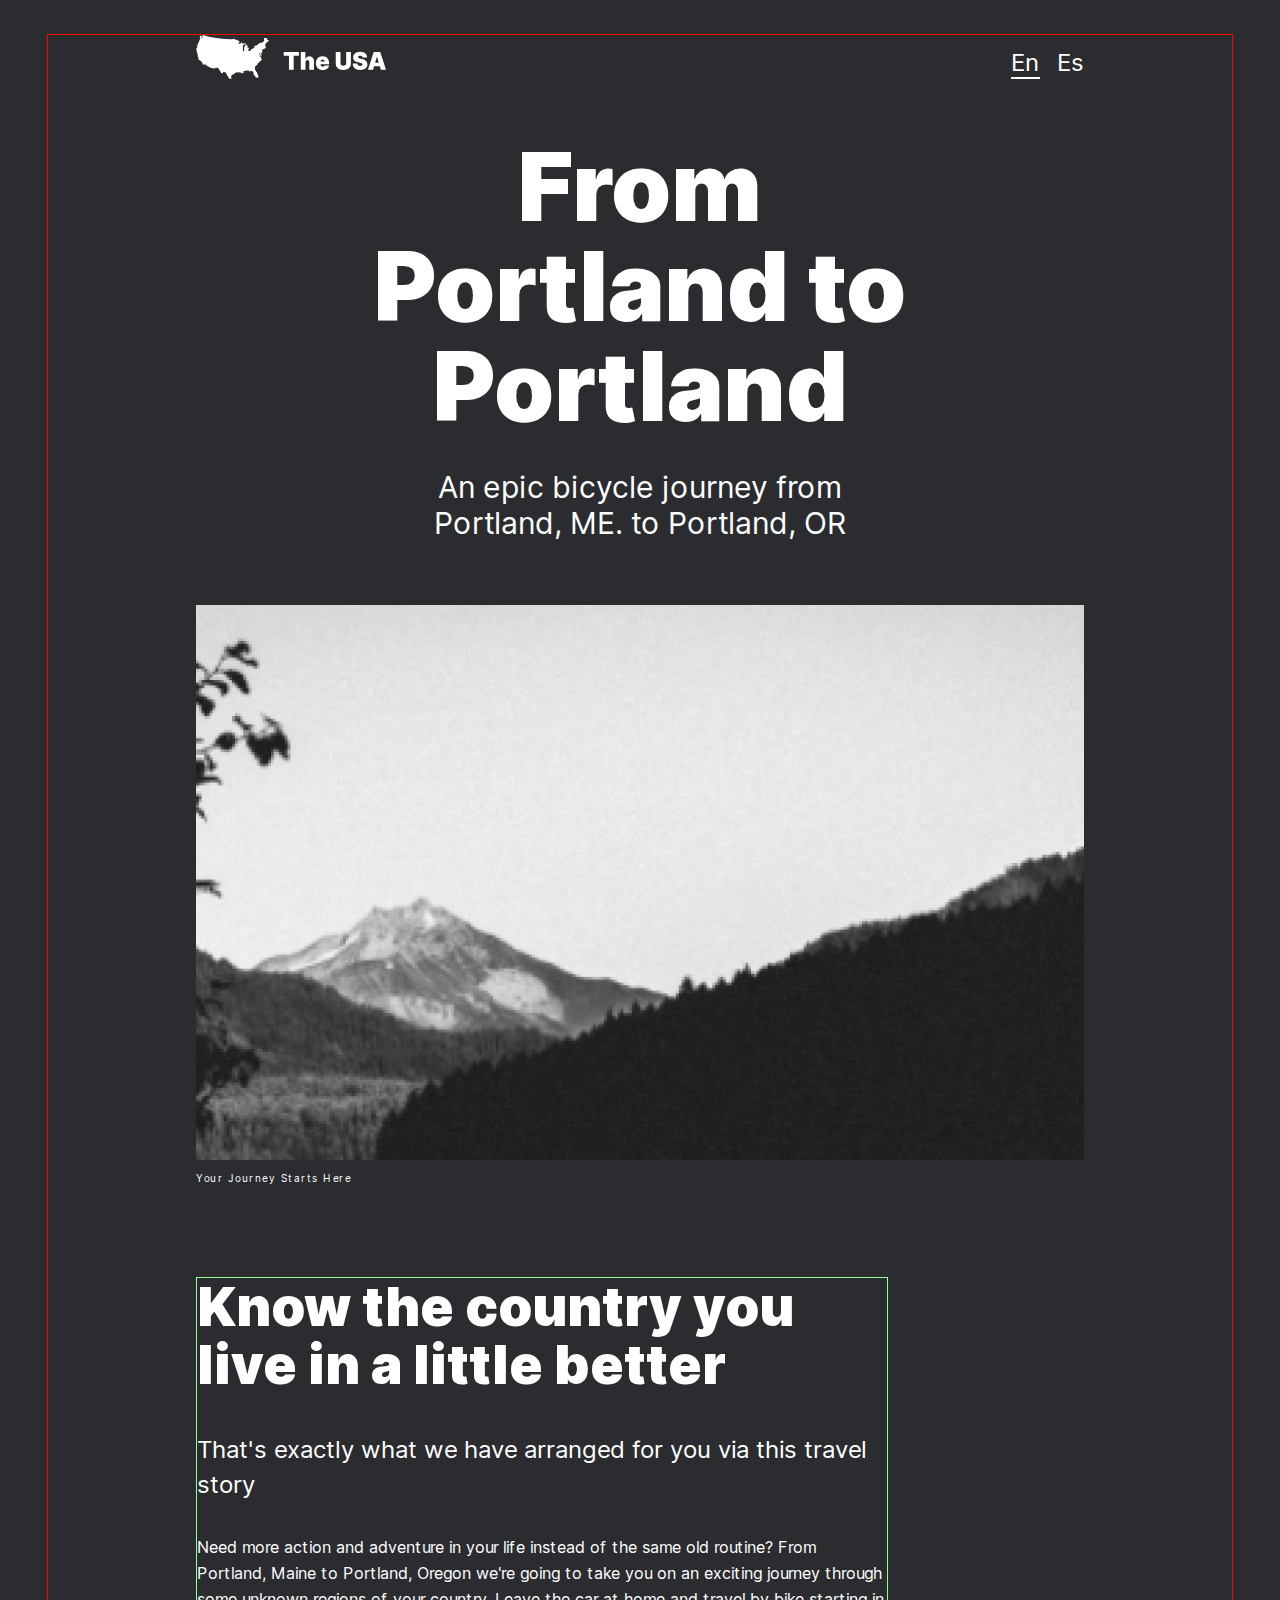
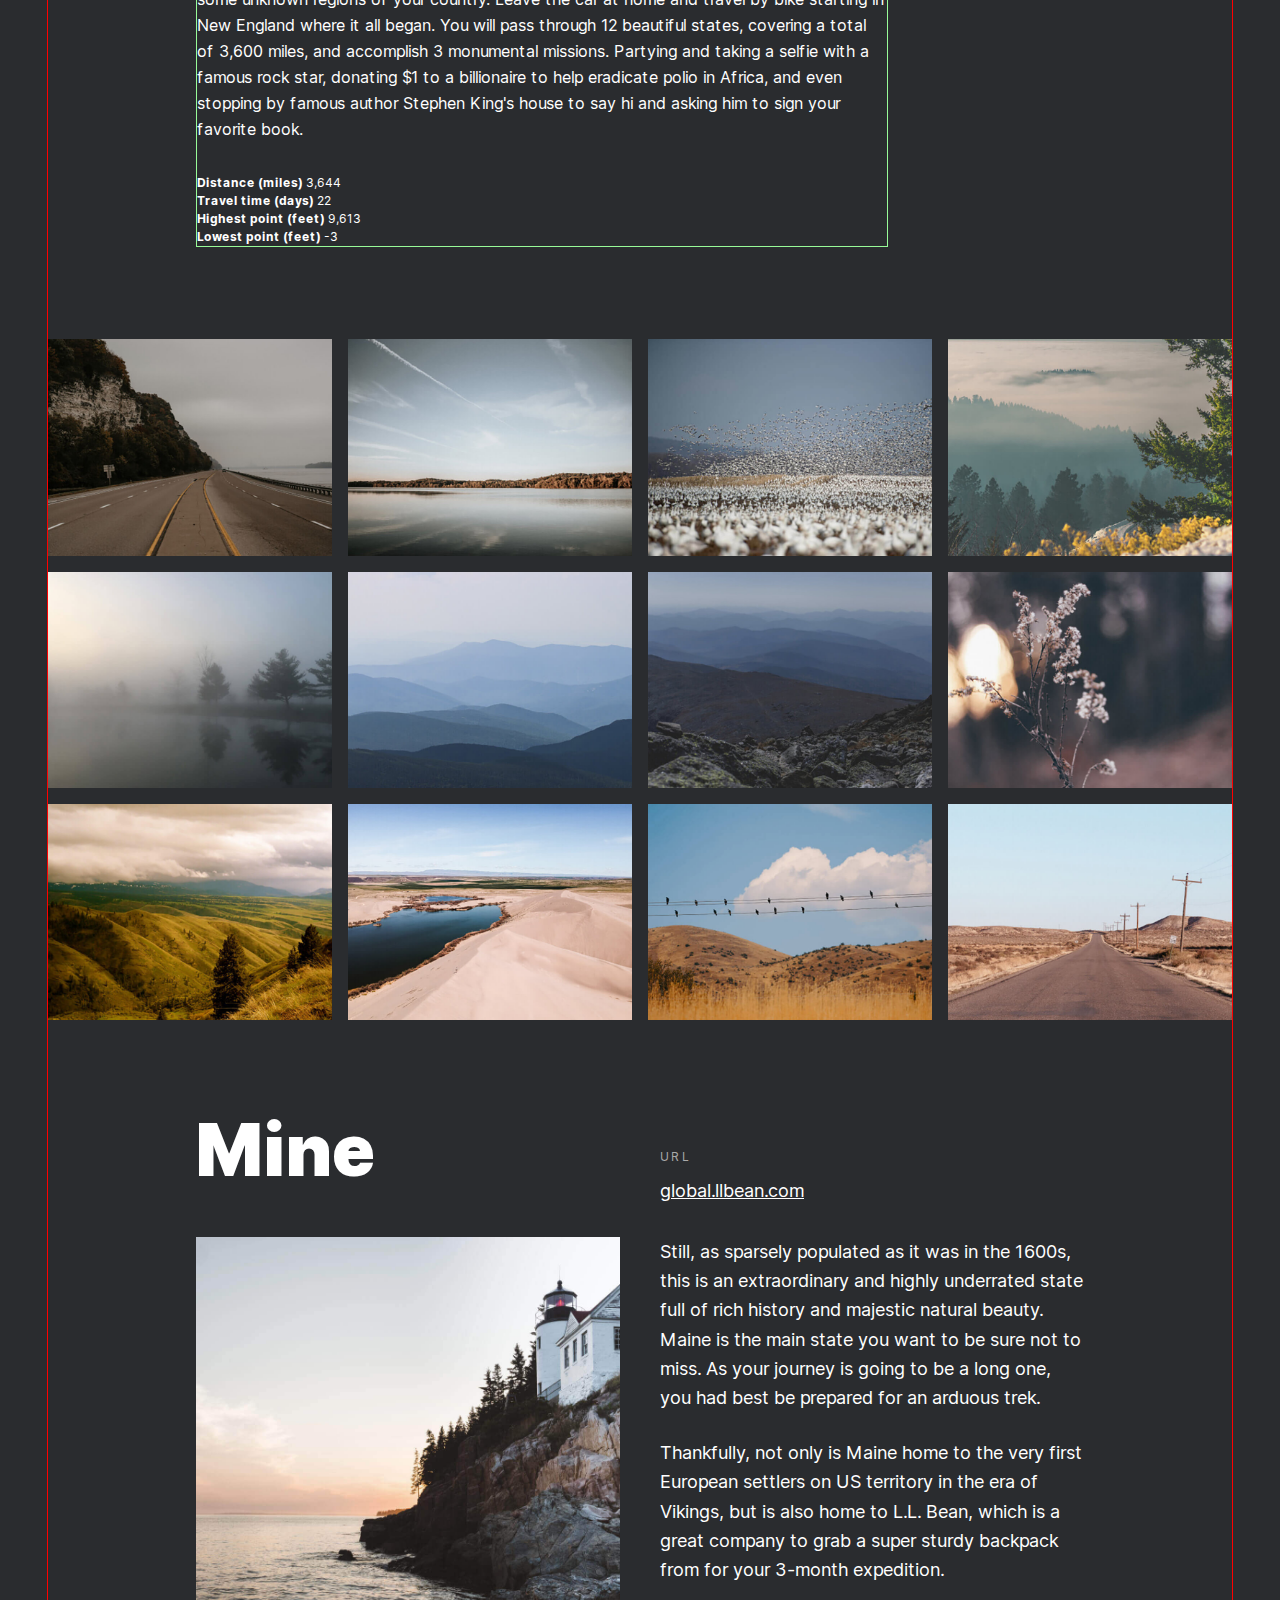
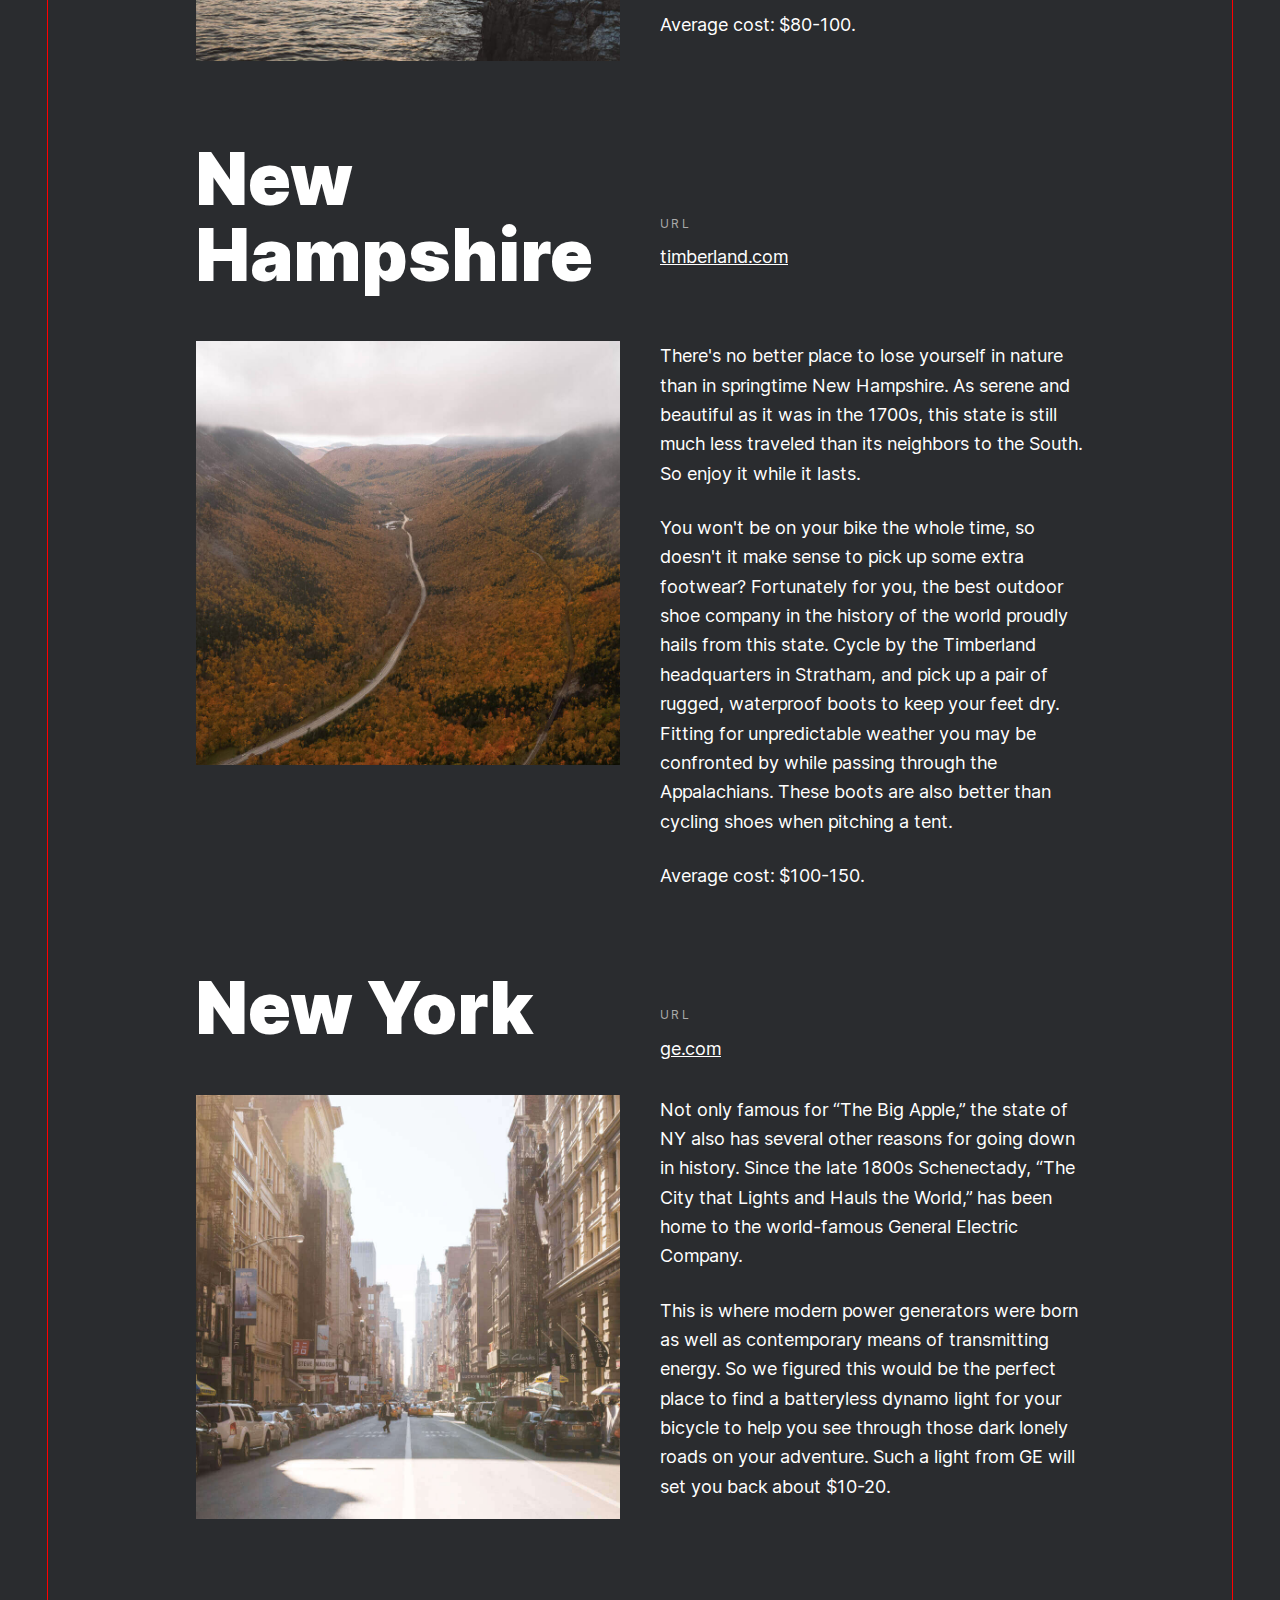
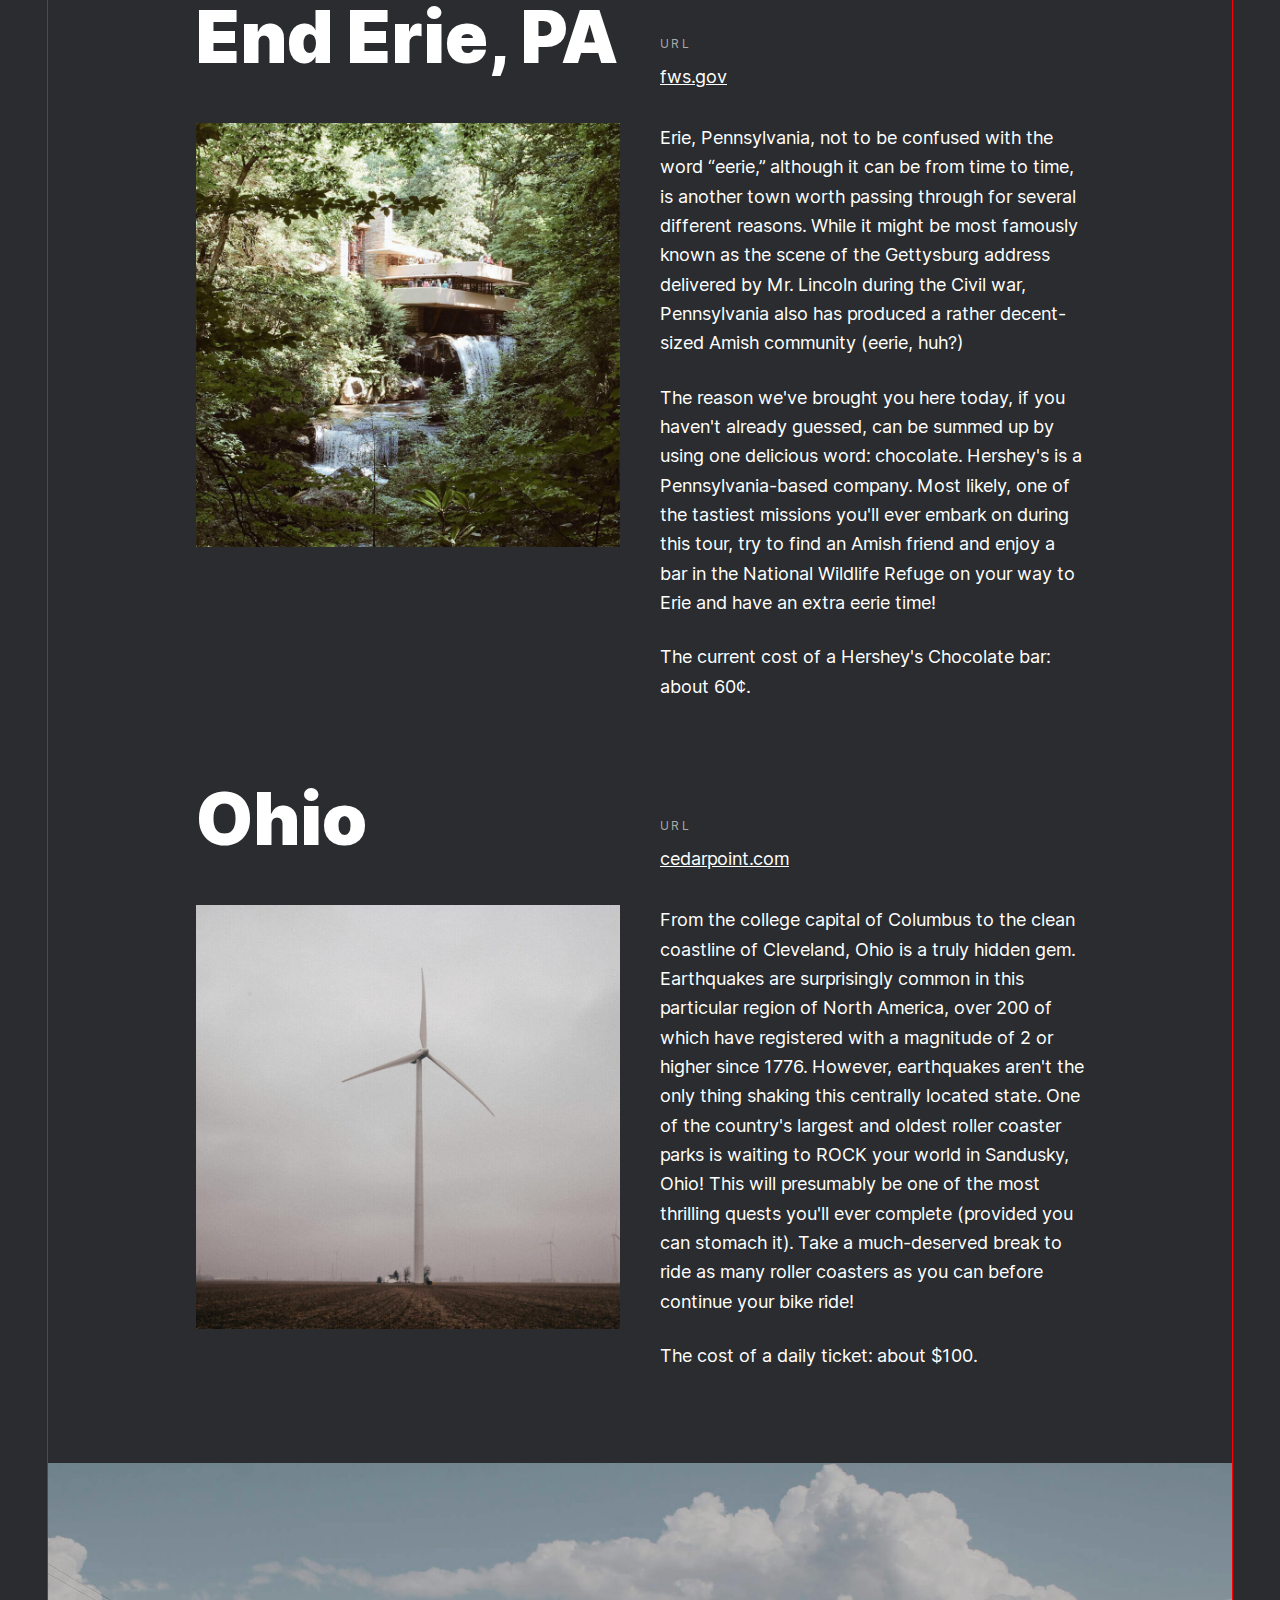
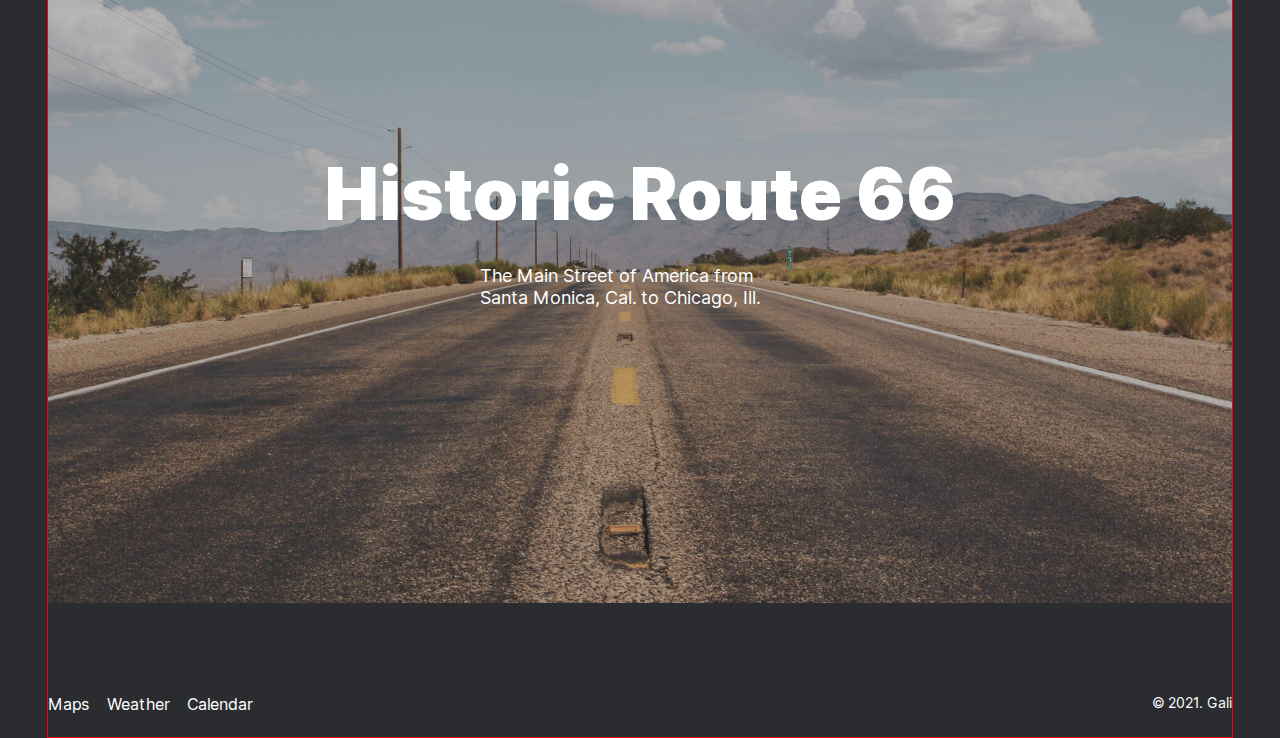
==== commit ce5a6c62: "fixing" ====
--- a/index.html
+++ b/index.html
@@ -4,7 +4,7 @@
     <meta charset="UTF-8">
     <meta http-equiv="X-UA-Compatible" content="IE=edge">
     <meta name="viewport" content="width=device-width, initial-scale=1.0">
-    <title>Document</title>
+    <title>Gali Web</title>
     <link rel="stylesheet" href="./pages/index.css">
 </head>
 <body class="page">
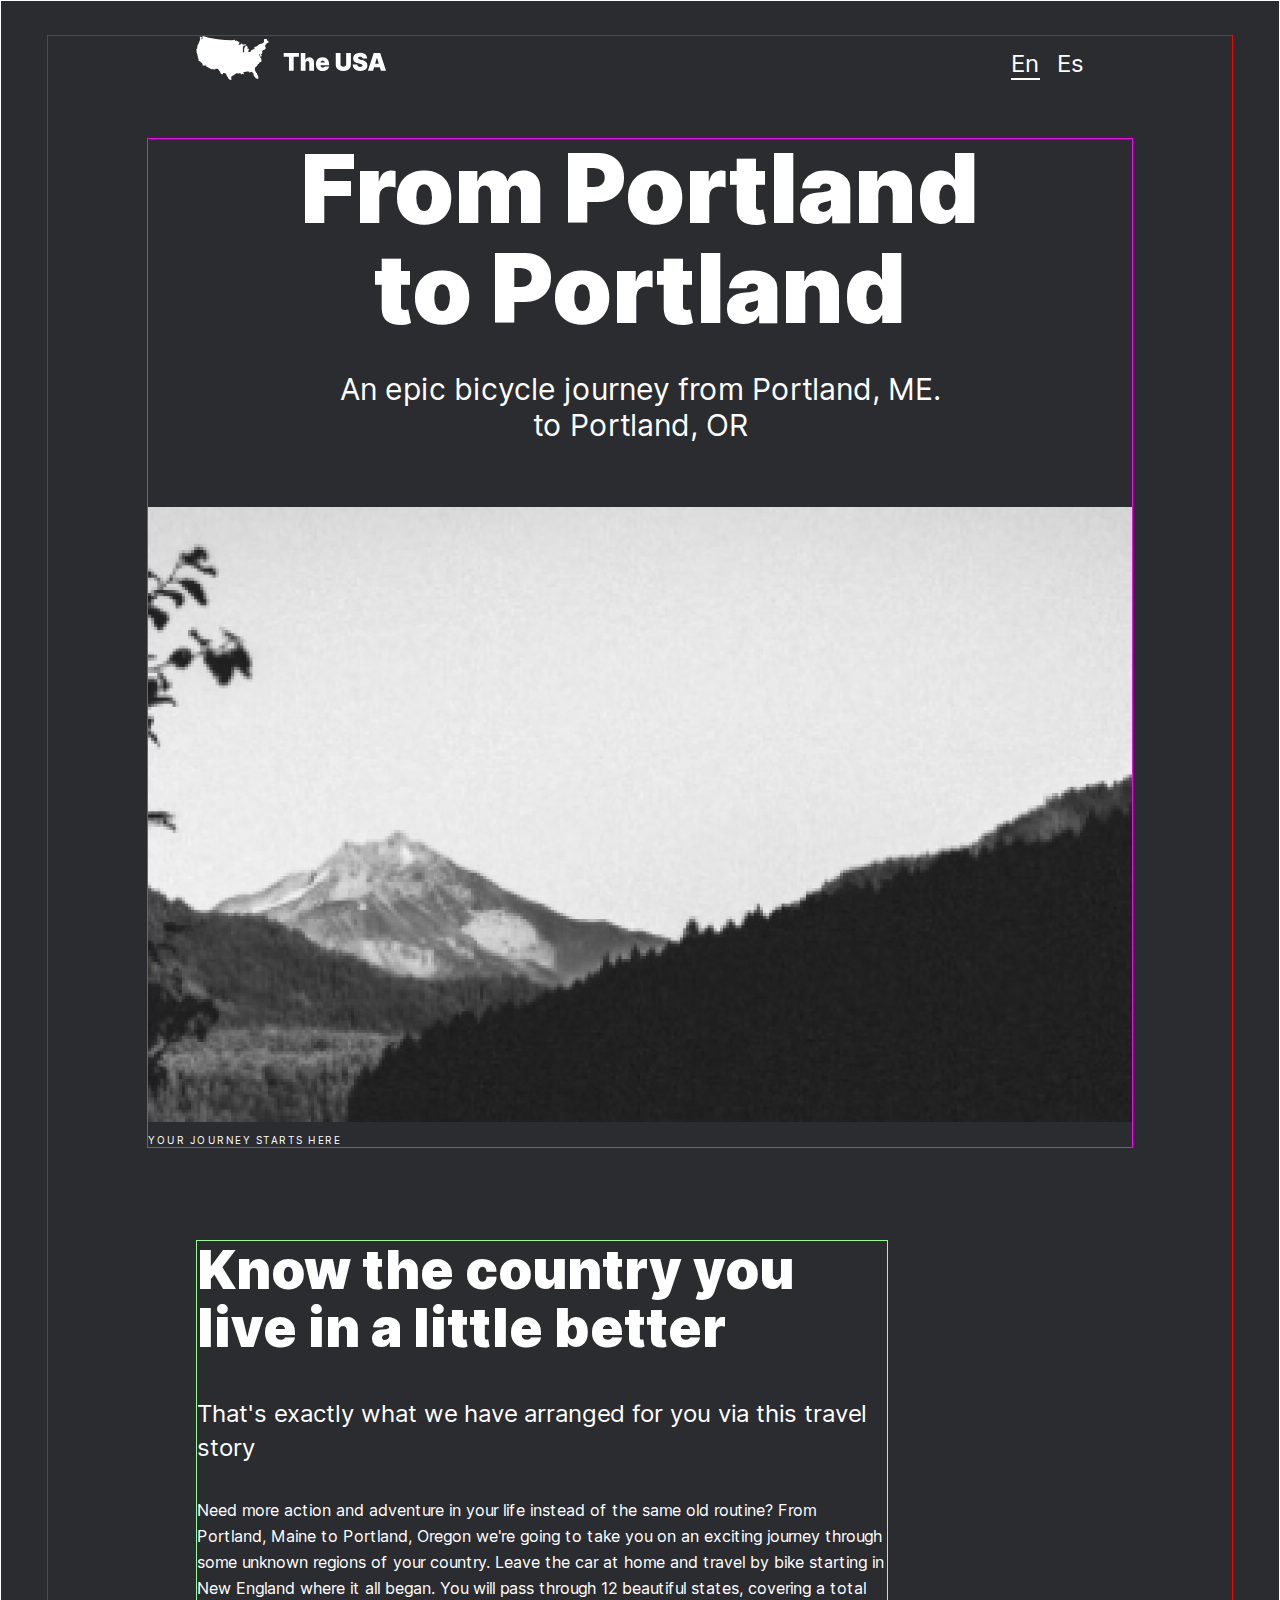
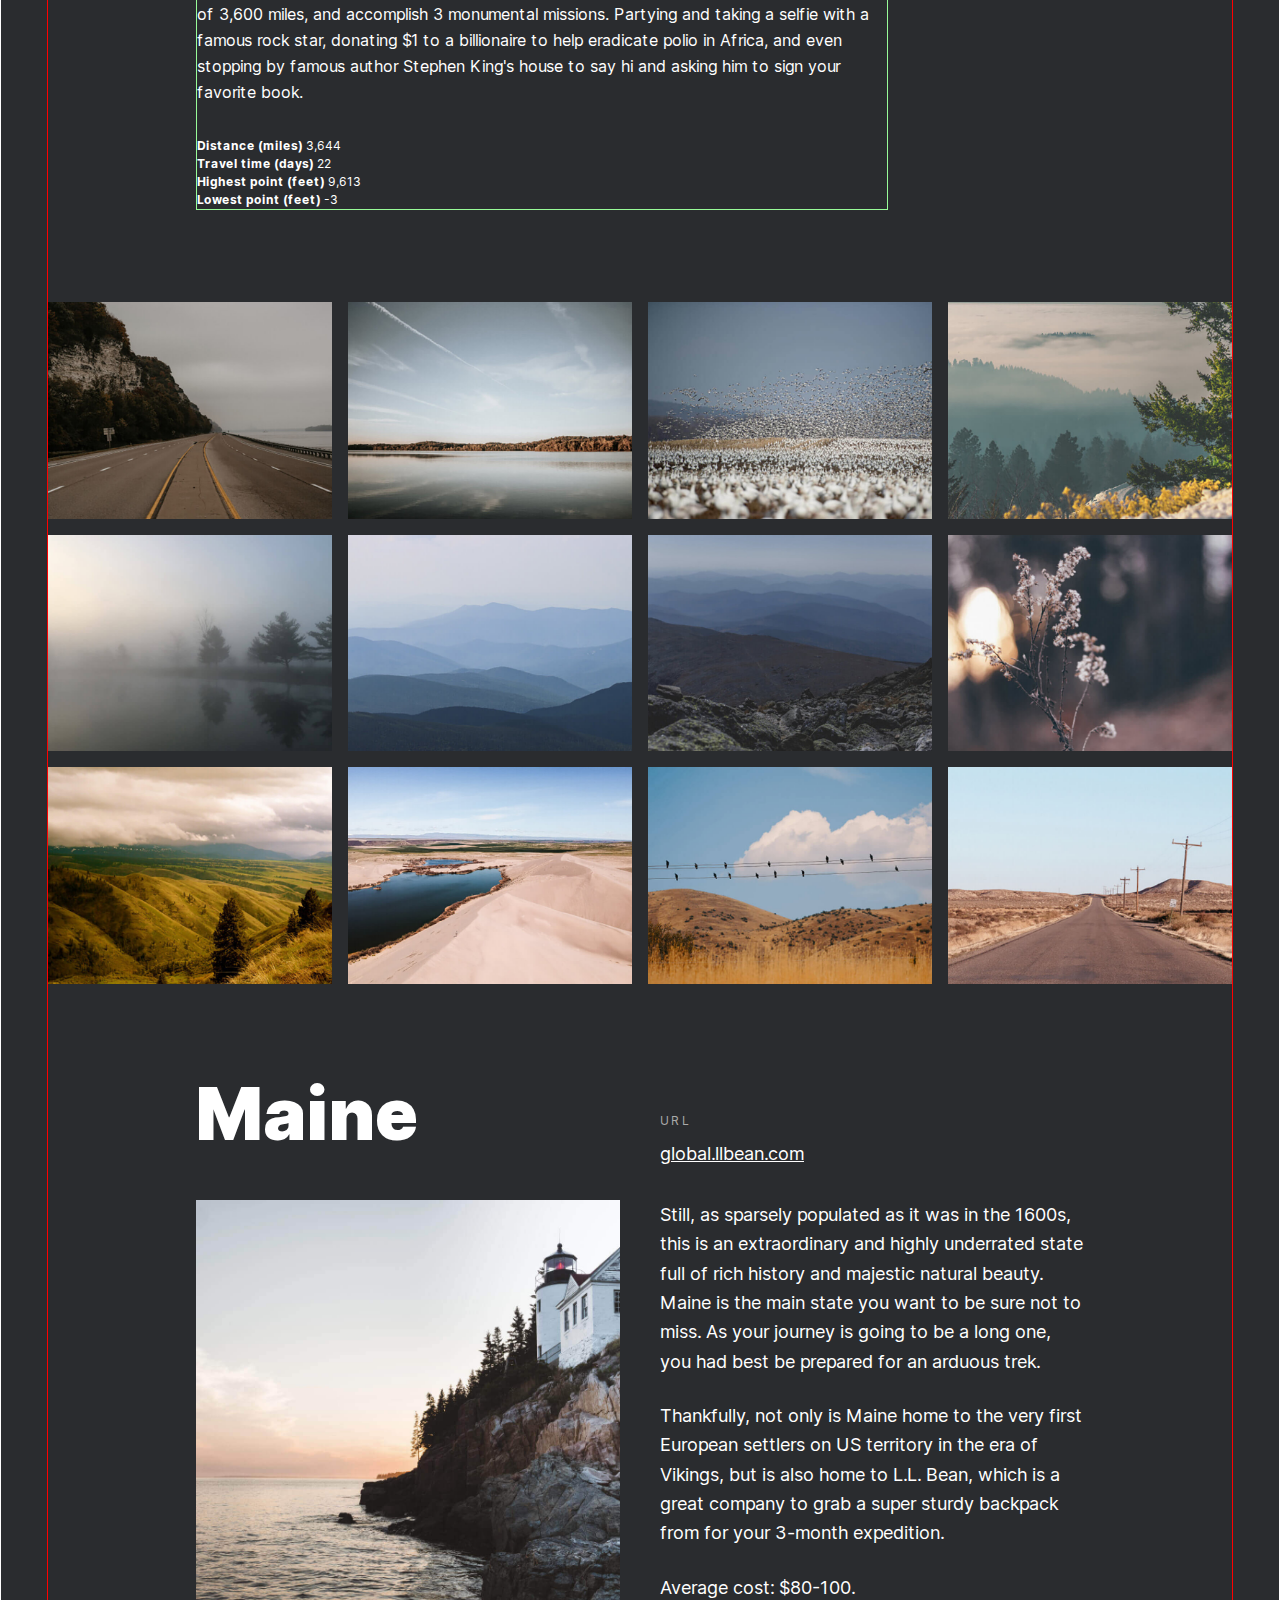
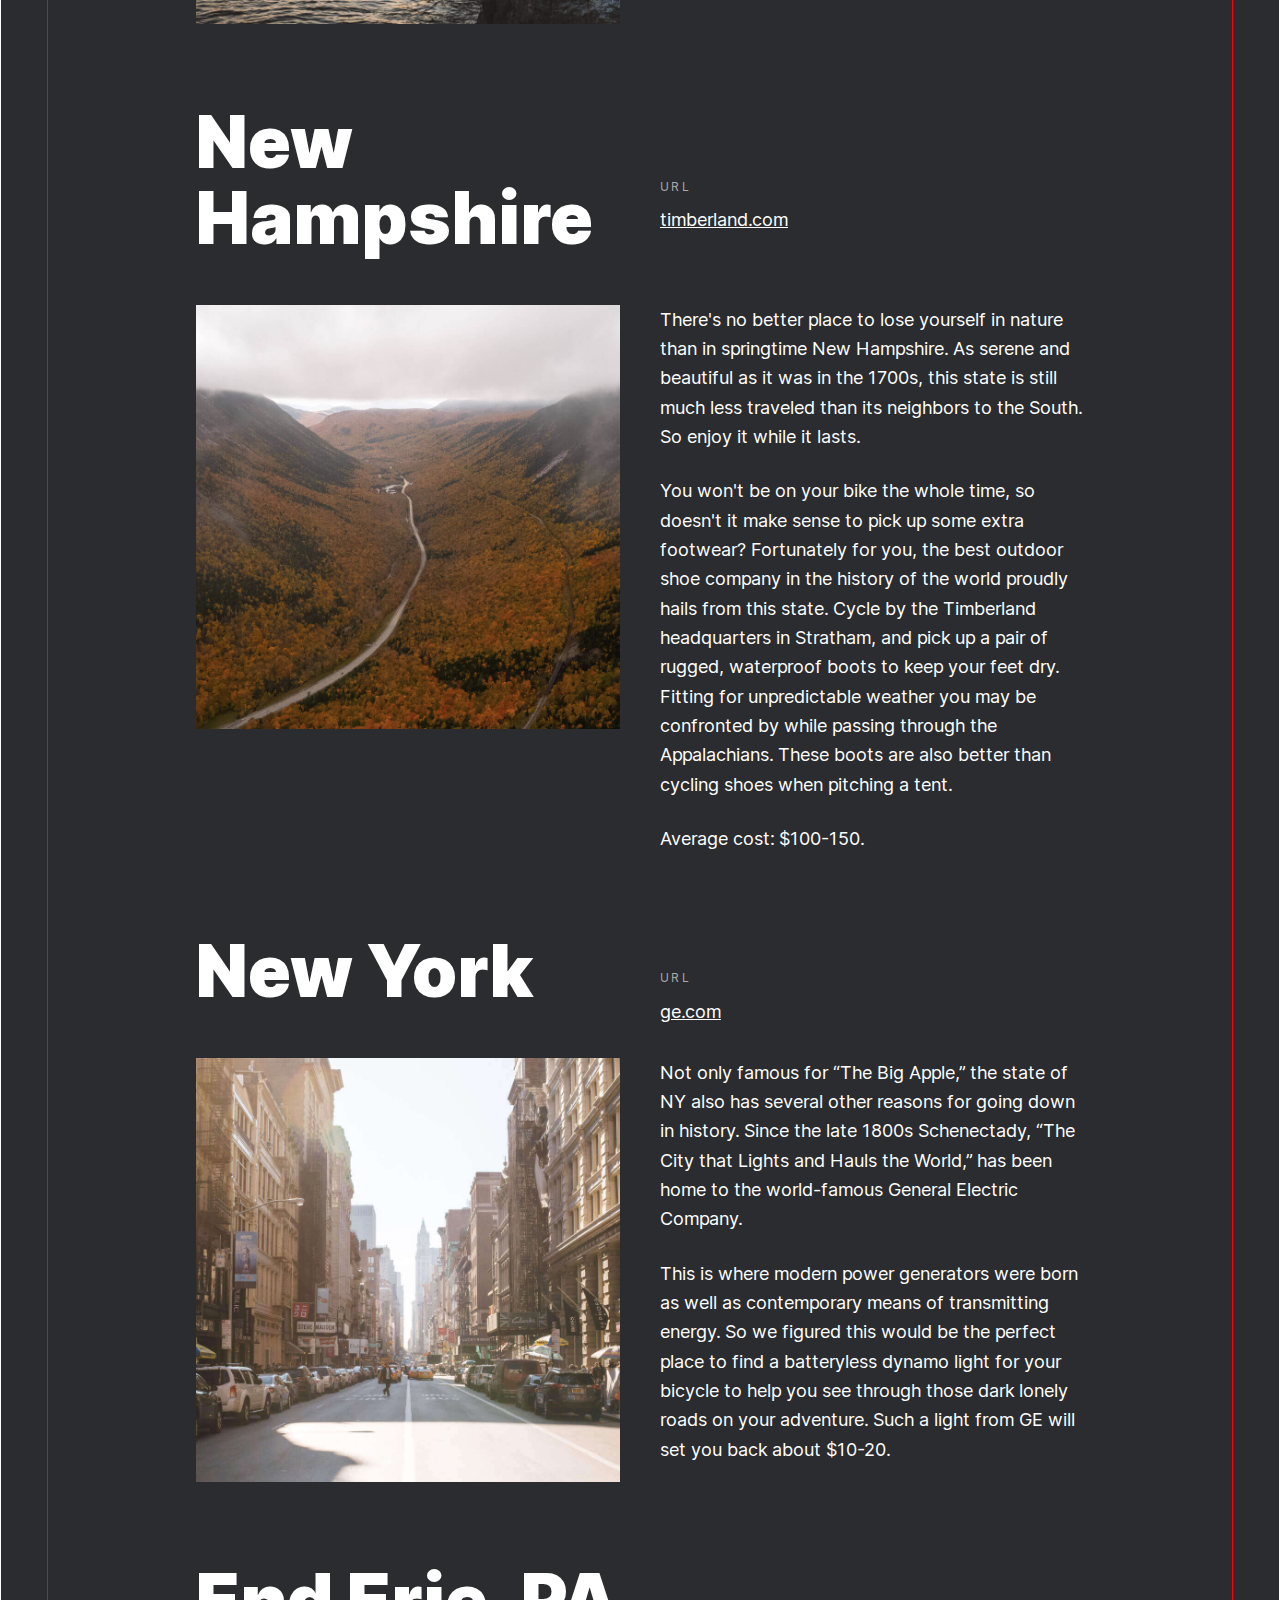
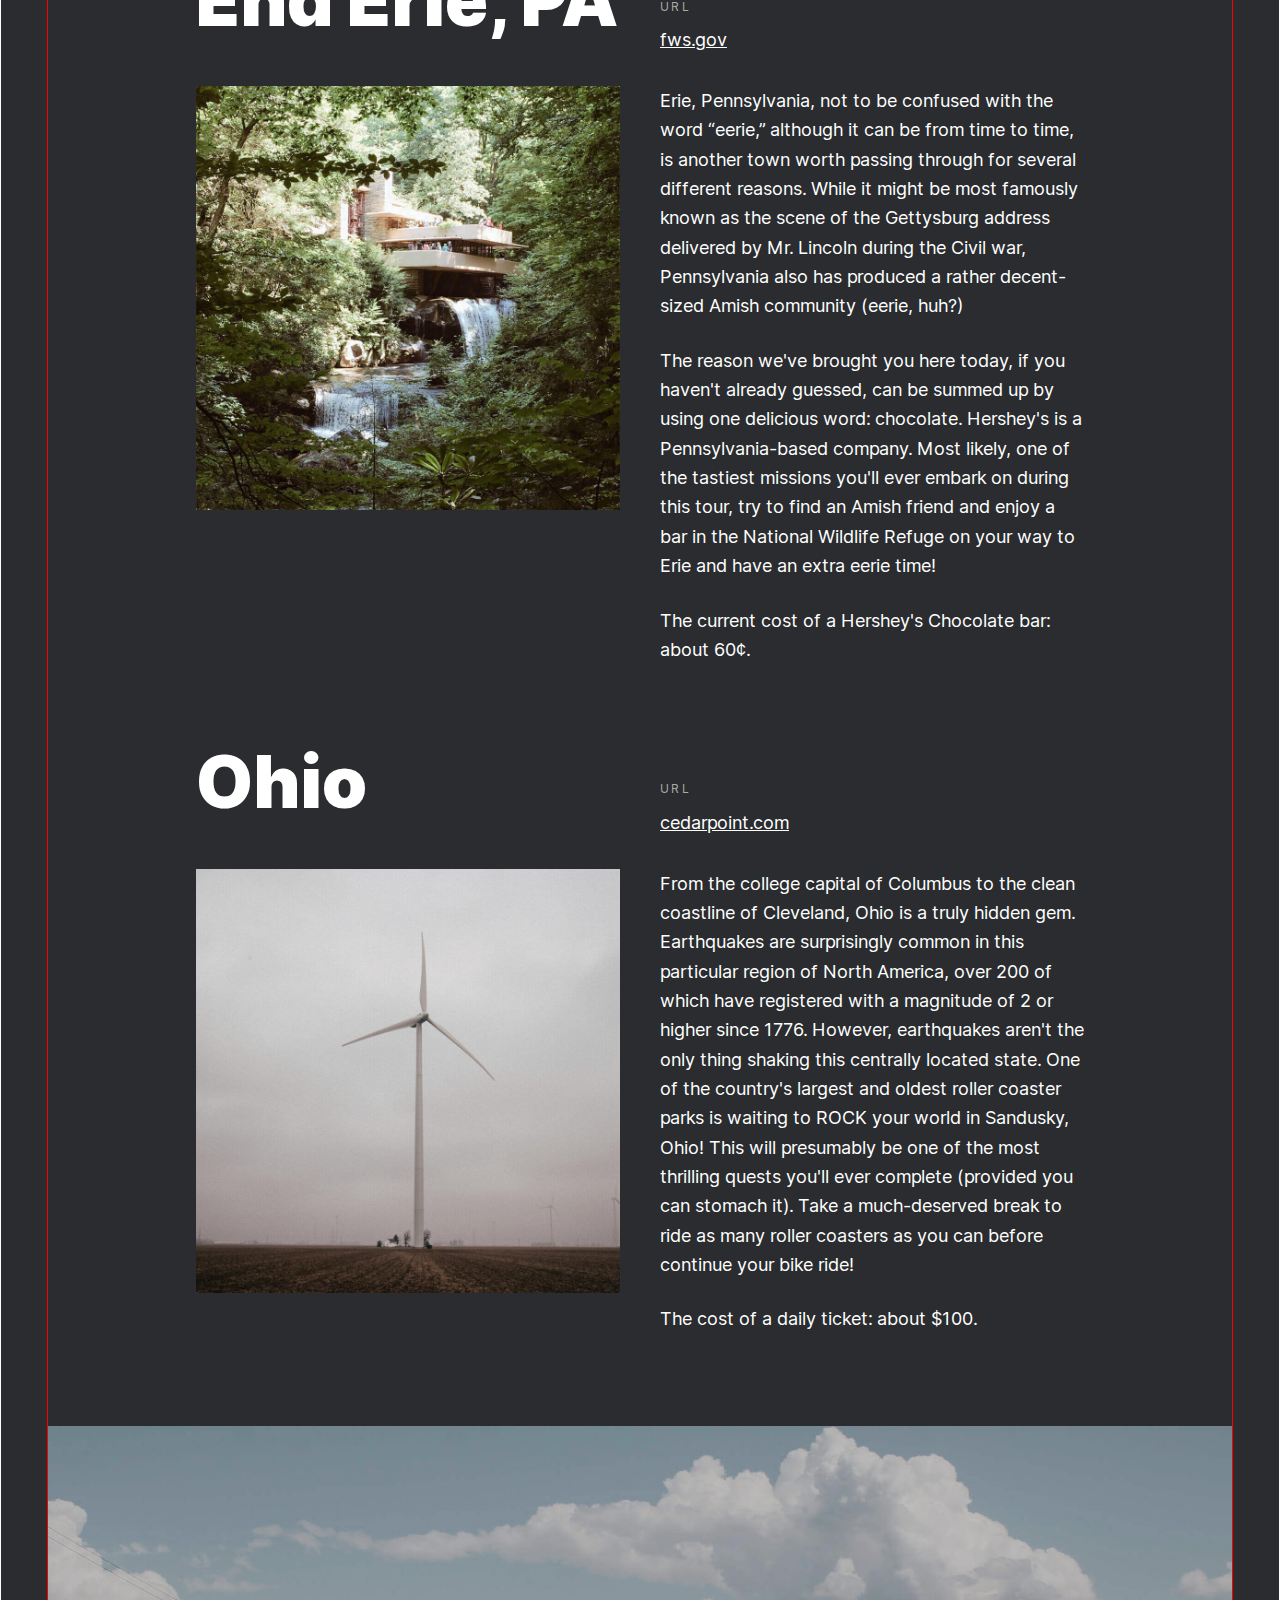
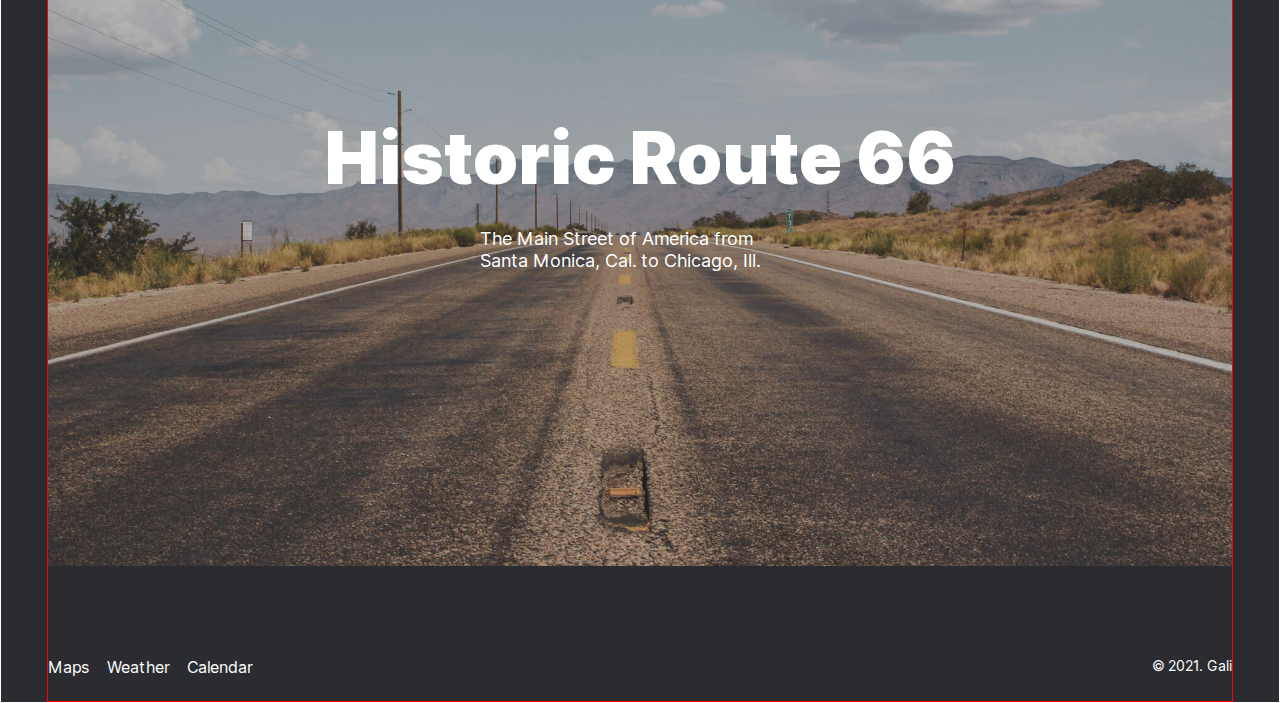
==== commit 0fff958e: "some fix round 1" ====
--- a/index.html
+++ b/index.html
@@ -4,7 +4,7 @@
     <meta charset="UTF-8">
     <meta http-equiv="X-UA-Compatible" content="IE=edge">
     <meta name="viewport" content="width=device-width, initial-scale=1.0">
-    <title>Gali Web</title>
+    <title>From Portland to Portland</title>
     <link rel="stylesheet" href="./pages/index.css">
 </head>
 <body class="page">
@@ -29,7 +29,7 @@
             An epic bicycle journey from Portland, ME. to Portland, OR
           </p>
           <figure class="lead__figure">
-            <img src="./images/kalegin-michail-179870-unsplash.png" alt="kalegin-michail nice place" class="lead__image">
+            <img src="./images/kalegin-michail.jpg" alt="kalegin-michail nice place" class="lead__image">
             <figcaption class="lead__caption">Your journey starts here</figcaption>
           </figure>
 
@@ -56,25 +56,25 @@
             <ul class="intro__list">
               <li class="intro__list-item">
                 <p class="intro__area-text">
-                  <span class="intro__area-text_accent">Distance (miles)</span>
+                  <span class="intro__span-accent">Distance (miles)</span>
                   3,644
                 </p>
               </li>
               <li class="intro__list-item">
                 <p class="intro__area-text">
-                  <span class="intro__area-text_accent">Travel time (days)</span>
+                  <span class="intro__span-accent">Travel time (days)</span>
                   22
                 </p>
               </li>
               <li class="intro__list-item">
                 <p class="intro__area-text">
-                  <span class="intro__area-text_accent">Highest point (feet)</span>
+                  <span class="intro__span-accent">Highest point (feet)</span>
                   9,613
                 </p>
               </li>
               <li class="intro__list-item">
                 <p class="intro__area-text">
-                  <span class="intro__area-text_accent">Lowest point (feet)</span>
+                  <span class="intro__span-accent">Lowest point (feet)</span>
                   -3
                 </p>
               </li>
@@ -126,7 +126,7 @@
         <section class="places">
           <ul class="places__list">
             <li class="places__list-item">
-              <h2 class="places__title">Mine</h2>
+              <h2 class="places__title">Maine</h2>
               <div class="places__website">
                 <h3 class="places__url-heading">URL</h3>
                 <a href="https://global.llbean.com/shop/L.L.Bean-Continental-Rucksack/122952.html?bc=50-816&csp=f&feat=816-GN1"
@@ -148,7 +148,7 @@
                   super sturdy backpack from for your 3-month
                   expedition.
                 </p>
-                <p class="places__text places__price">
+                <p class="places__text">
                 Average cost: $80-100.
                 </p>
               </div>
@@ -253,7 +253,7 @@
                   cedarpoint.com
                 </a>
               </div>
-              <img src="./images/places/place-ohio.jpg" alt="" class="places__image">
+              <img src="./images/places/place-ohio.jpg" alt="Ohio state cool" class="places__image">
               <div class="places__content-text">
                 <p class="places__text">
                   From the college capital of Columbus to the clean coastline of Cleveland,
@@ -287,17 +287,20 @@
       </main><!--End main-->
 
       <footer class="footer">
-        <ul class="footer__list-link">
-          <li class="footer__list-item">
-            <a href="https://yandex.com/maps" target="_blank" class="link footer__link">Maps</a>
-          </li>
-          <li class="footer__list-item">
-            <a href="https://yandex.com/weather/moscow" target="_blank" class="link footer__link">Weather</a>
-          </li>
-          <li class="footer__list-item">
-            <a href="https://calendar.yandex.ru" target="_blank" class="link footer__link">Calendar</a>
-          </li>
-        </ul>
+        <nav class="footer__menu">
+          <ul class="footer__list-link">
+            <li class="footer__list-item">
+              <a href="https://yandex.com/maps" target="_blank" class="link footer__link">Maps</a>
+            </li>
+            <li class="footer__list-item">
+              <a href="https://yandex.com/weather/moscow" target="_blank" class="link footer__link">Weather</a>
+            </li>
+            <li class="footer__list-item">
+              <a href="https://calendar.yandex.ru" target="_blank" class="link footer__link">Calendar</a>
+            </li>
+          </ul>
+        </nav>
+
         <p class="footer__copyright"> 2021. Gali</p>
       </footer><!--End footer-->
     </div> <!--End of Page-container-->
--- a/pages/index.css
+++ b/pages/index.css
@@ -34,7 +34,7 @@
 @import url(../blocks/intro/__text/intro__text.css);
 @import url(../blocks/intro/__list/intro__list.css);
 @import url(../blocks/intro/__area-text/intro__area-text.css);
-@import url(../blocks/intro/__area-text/_accent/intro__area-text_accent.css);
+@import url(../blocks/intro/__span-accent/intro__span-accent.css);
 
 
 /** Gallery **/
@@ -66,6 +66,7 @@
 
 /** Footer **/
 @import url(../blocks/footer/footer.css);
+@import url(../blocks/footer/__menu/footer__menu.css);
 @import url(../blocks/footer/__list-link/footer__list-link.css);
 @import url(../blocks/footer/__list-item/footer__list-item.css);
 @import url(../blocks/footer/__link/footer__link.css);
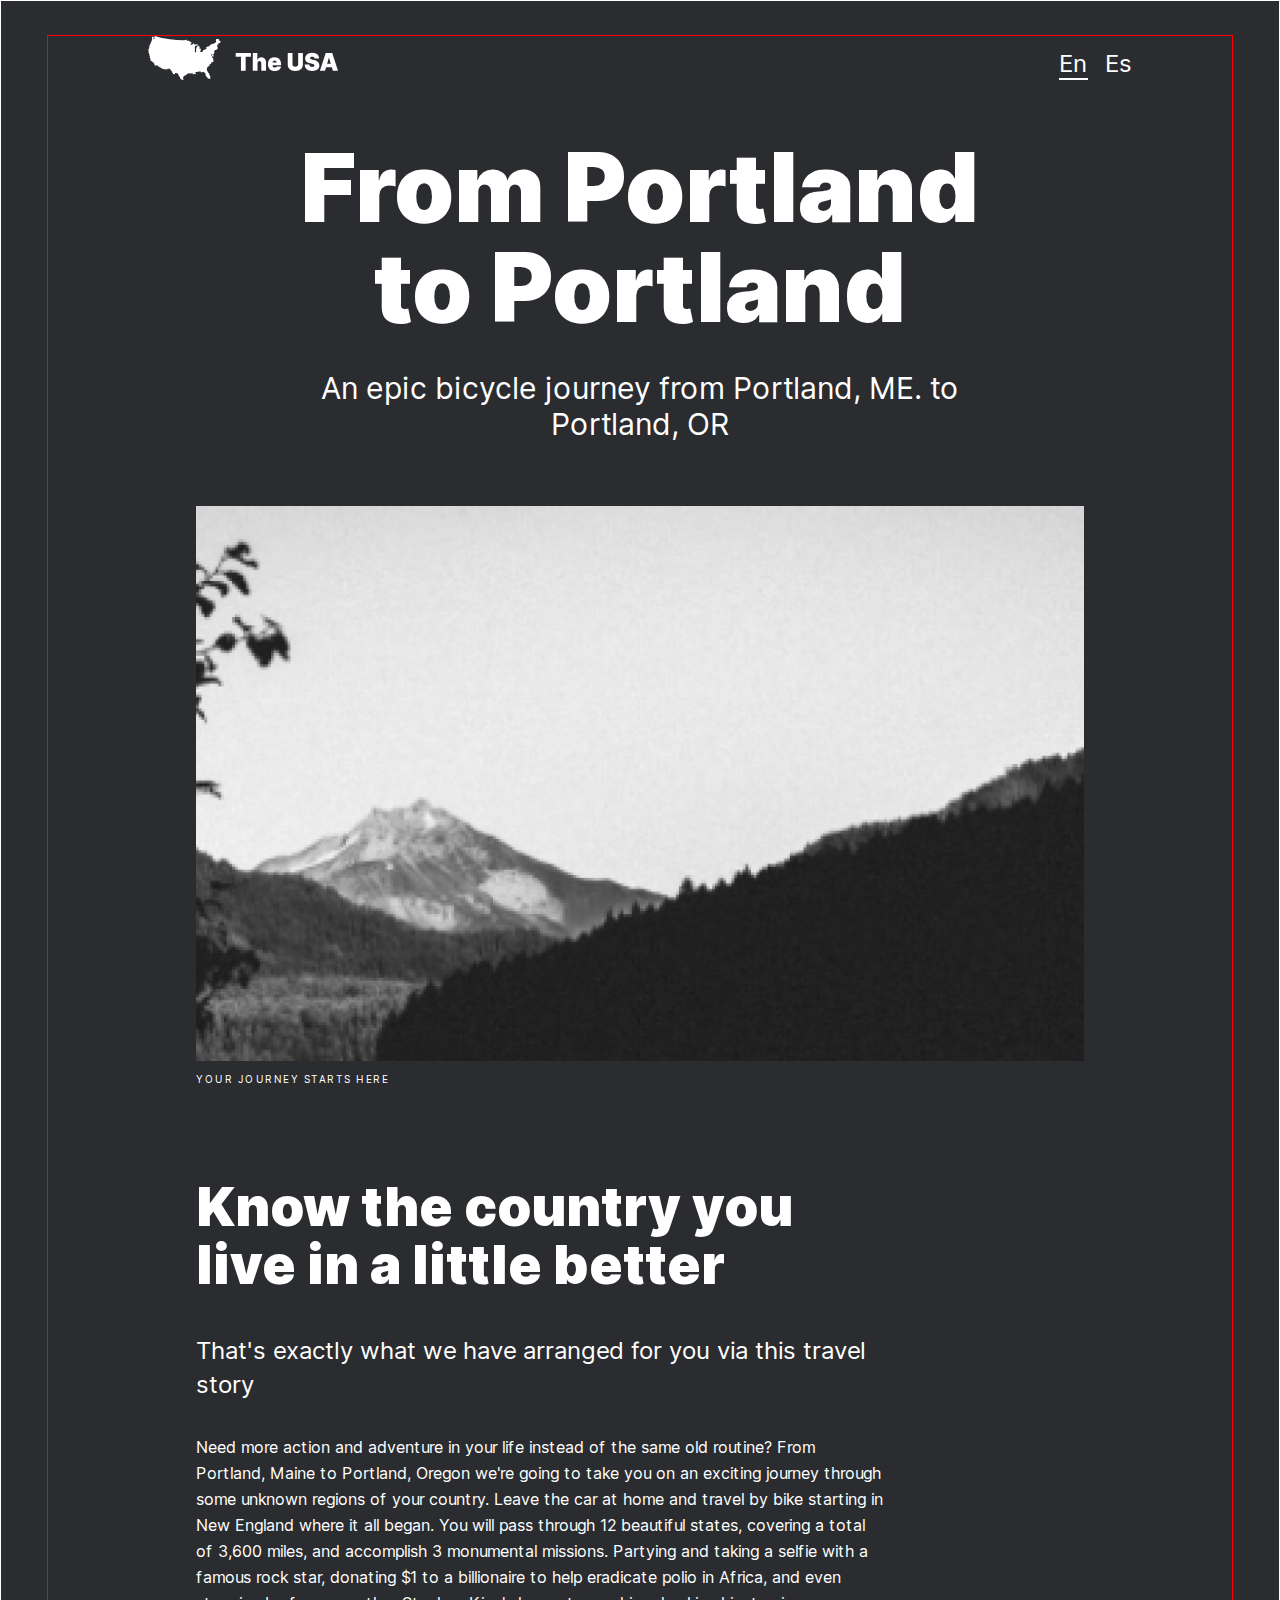
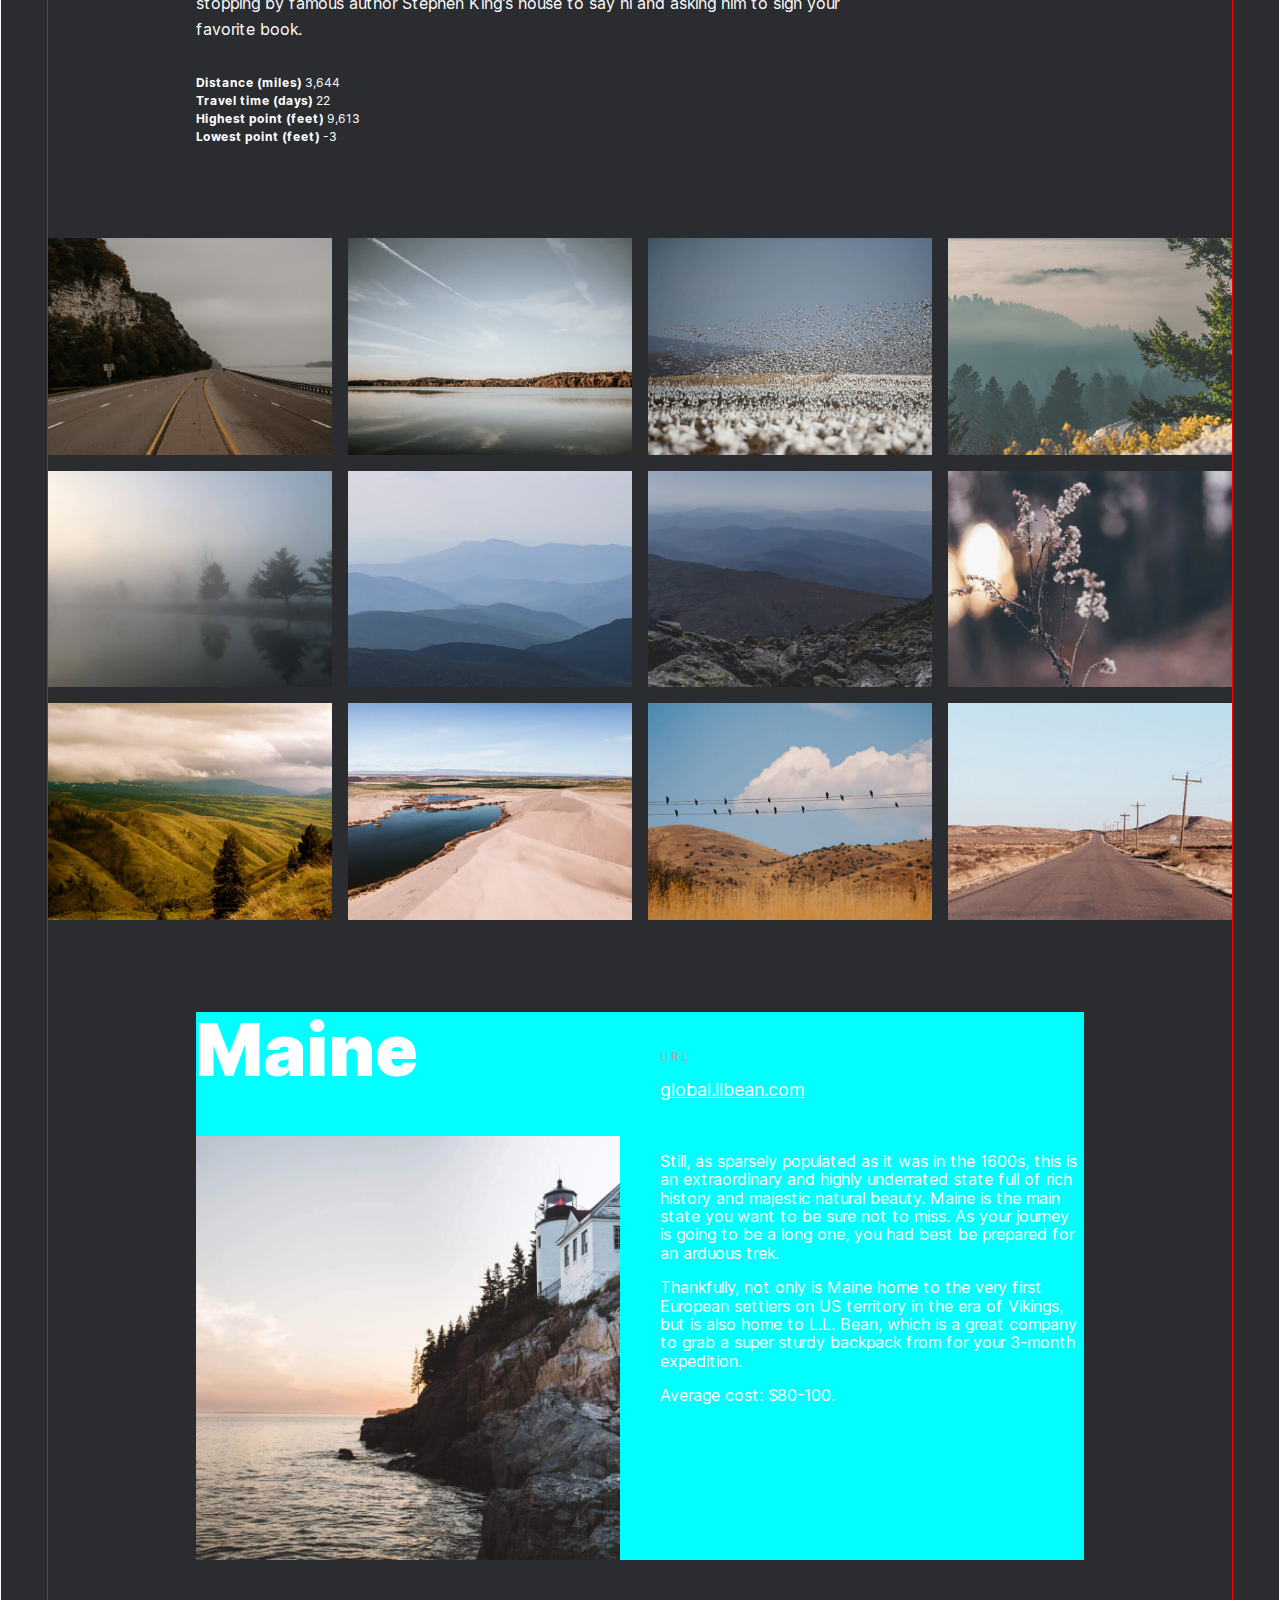
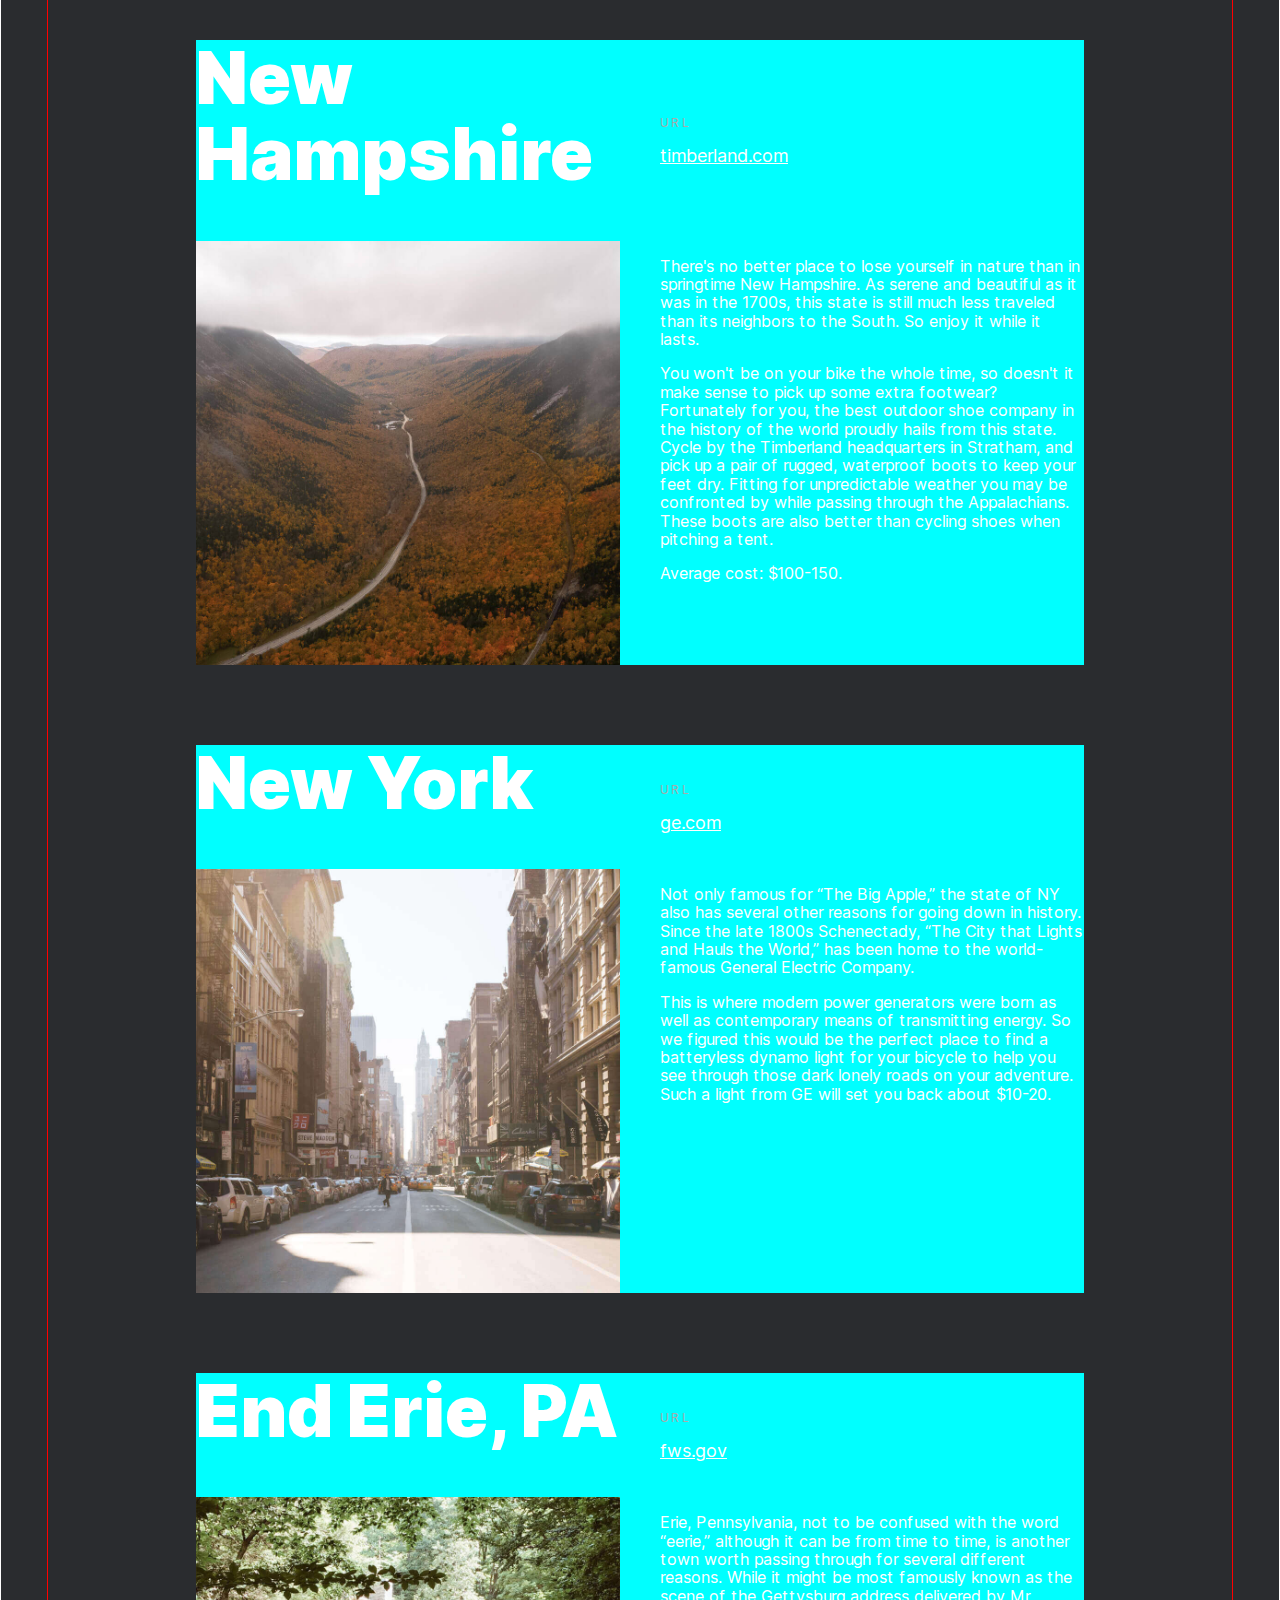
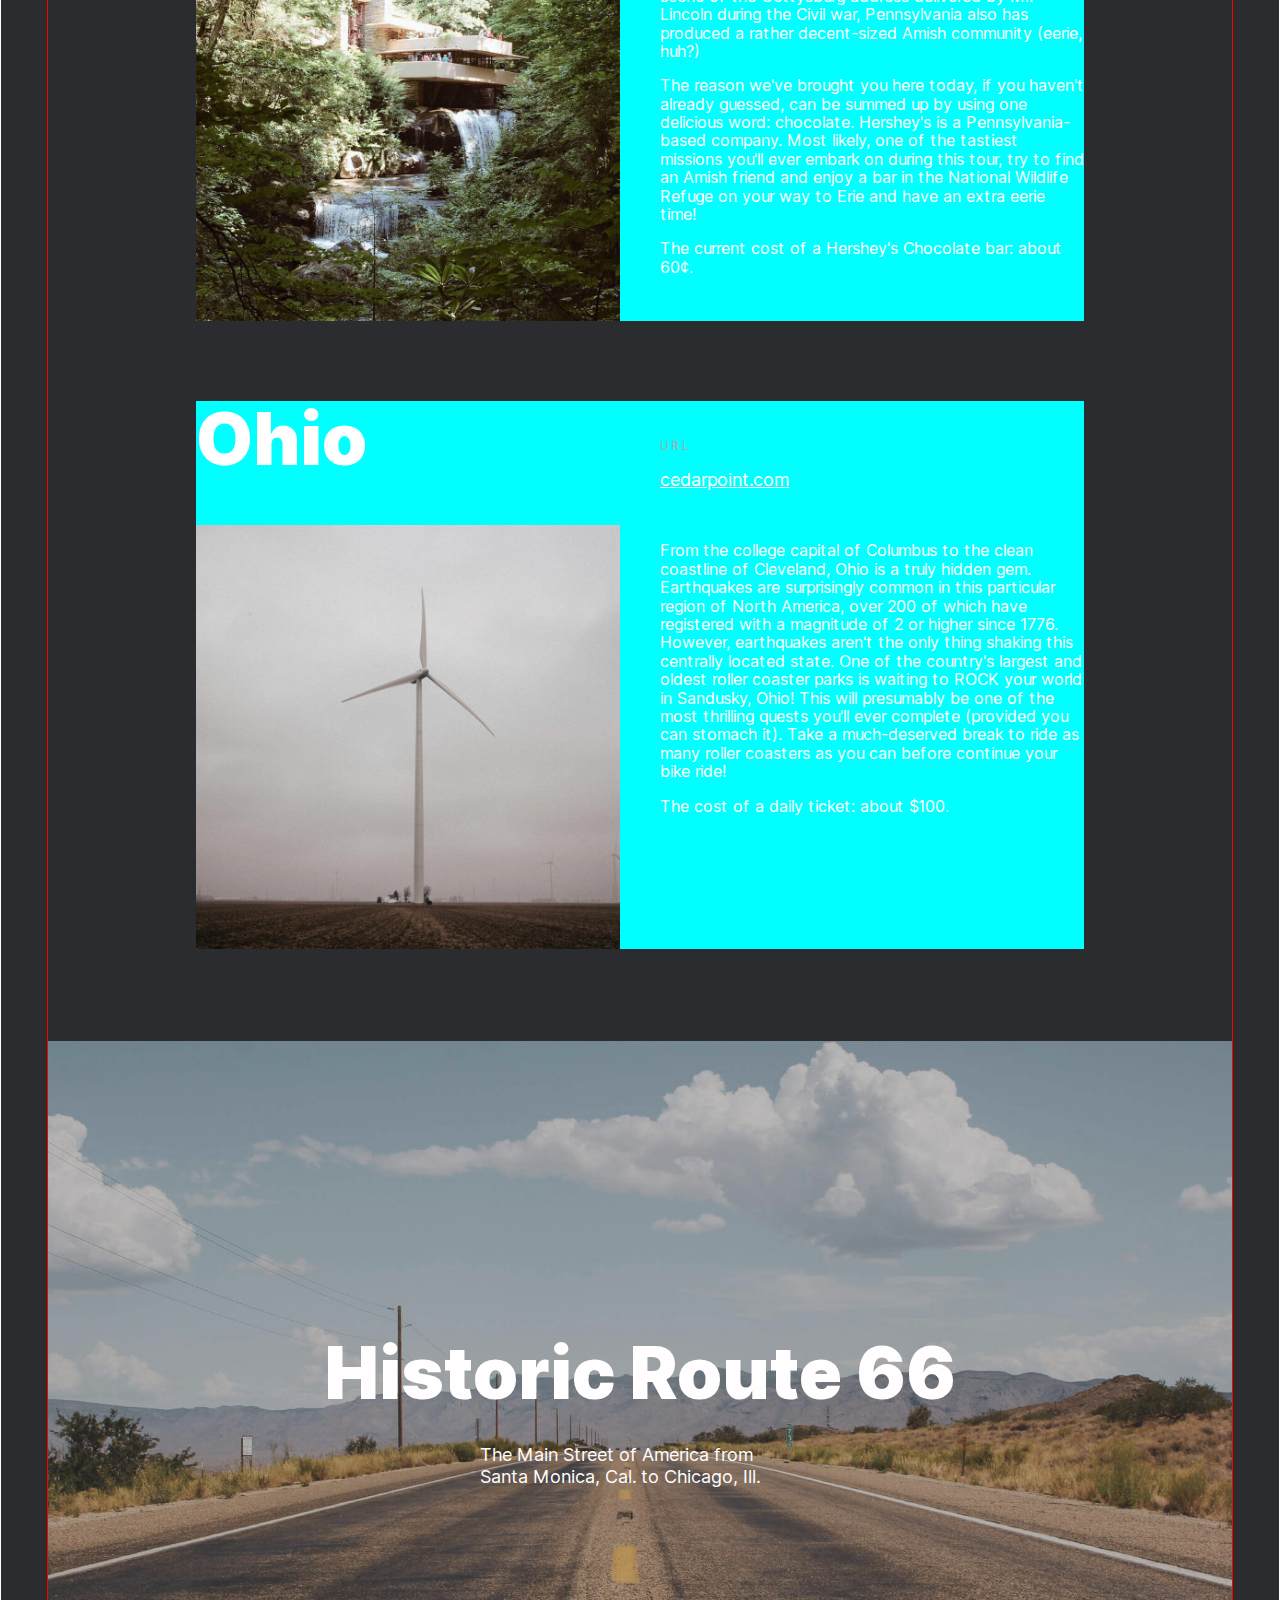
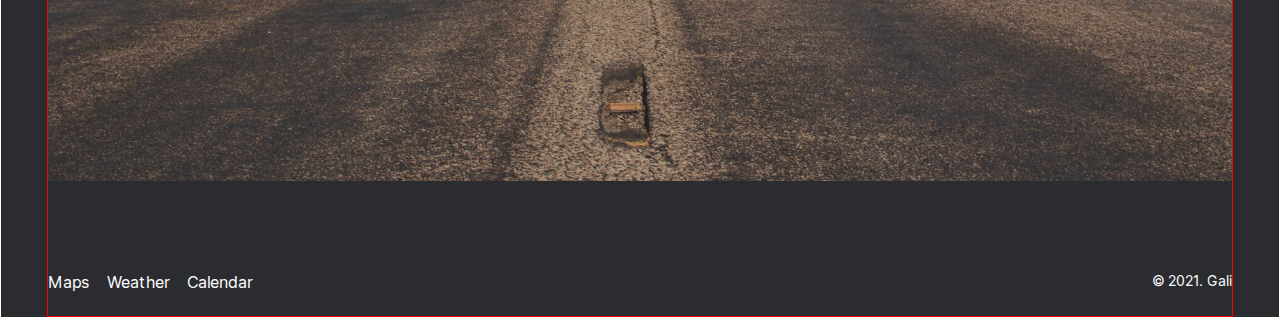
==== commit c6185b45: "some fix" ====
--- a/index.html
+++ b/index.html
@@ -11,7 +11,6 @@
     <div class="page-container">
       <header class="header">
         <img src="./images/logo.svg" alt="logo of this website" class="header__logo">
-        <nav class="header__nav">
           <ul class="header__list">
             <li class="header__list-item">
               <a href="#" class="link header__link header__link_active">En</a>
@@ -20,7 +19,6 @@
               <a href="#" class="link header__link">Es</a>
             </li>
           </ul><!--End header__list-->
-        </nav> <!--End header__nav-->
       </header><!--End Header-->
       <main class="content">
         <section class="lead">
@@ -125,52 +123,54 @@
 
         <section class="places">
           <ul class="places__list">
-            <li class="places__list-item">
-              <h2 class="places__title">Maine</h2>
-              <div class="places__website">
-                <h3 class="places__url-heading">URL</h3>
+            <li class="place">
+              <h2 class="place__title">Maine</h2>
+              <div class="place__website">
+                <h3 class="place__url-heading">URL</h3>
                 <a href="https://global.llbean.com/shop/L.L.Bean-Continental-Rucksack/122952.html?bc=50-816&csp=f&feat=816-GN1"
-                target="_blank" class="link places__url-link">
+                target="_blank" class="link place__url-link">
                   global.llbean.com
                 </a>
               </div>
-              <img src="./images/places/place-maine.jpg" alt="Mine state" class="places__image">
-              <div class="places__content-text">
-                <p class="places__text">
+              <img src="./images/places/place-maine.jpg"
+              alt="Mine state" class="place__image">
+              <div class="place__content-text">
+                <p class="place__text">
                   Still, as sparsely populated as it was in the 1600s,
                   this is an extraordinary and highly underrated state full of rich history and majestic natural beauty. Maine is the main state you want to be sure not to miss. As your journey is going to be a long one,
                   you had best be prepared for an arduous trek.
                 </p>
-                <p class="places__text">
+                <p class="place__text">
                   Thankfully, not only is Maine home to the very first European settlers on US
                   territory in the era of Vikings, but is also home
                   to L.L. Bean, which is a great company to grab a
                   super sturdy backpack from for your 3-month
                   expedition.
                 </p>
-                <p class="places__text">
+                <p class="place__text">
                 Average cost: $80-100.
                 </p>
               </div>
             </li><!--End Mine-->
 
-            <li class="places__list-item">
-              <h2 class="places__title">New Hampshire</h2>
-              <div class="places__website">
-                <h3 class="places__url-heading">URL</h3>
+            <li class="place">
+              <h2 class="place__title">New Hampshire</h2>
+              <div class="place__website">
+                <h3 class="place__url-heading">URL</h3>
                 <a href="https://www.timberland.com/timberlandpro.html"
-                target="_blank" class="link places__url-link">
+                target="_blank" class="link place__url-link">
                   timberland.com
                 </a>
               </div>
-              <img src="./images/places/place-new-hampshire.jpg" alt="new-hampshire State" class="places__image">
-              <div class="places__content-text">
-                <p class="places__text">
+              <img src="./images/places/place-new-hampshire.jpg"
+              alt="new-hampshire State" class="place__image">
+              <div class="place__content-text">
+                <p class="place__text">
                   There's no better place to lose yourself in nature than in springtime
                   New Hampshire. As serene and beautiful as it was in the 1700s, this state is still
                   much less traveled than its neighbors to the South. So enjoy it while it lasts.
                 </p>
-                <p class="places__text">
+                <p class="place__text">
                   You won't be on your bike the whole time, so doesn't it make sense to pick up
                   some extra footwear? Fortunately for you, the best outdoor shoe company in the
                   history of the world proudly hails from this state. Cycle by the
@@ -179,30 +179,31 @@
                   you may be confronted by while passing through the Appalachians.
                   These boots are also better than cycling shoes when pitching a tent.
                 </p>
-                <p class="places__text">
+                <p class="place__text">
                   Average cost: $100-150.
                 </p>
               </div>
             </li><!--End New Hampshire-->
 
-            <li class="places__list-item">
-              <h2 class="places__title">New York</h2>
-              <div class="places__website">
-                <h3 class="places__url-heading">URL</h3>
+            <li class="place">
+              <h2 class="place__title">New York</h2>
+              <div class="place__website">
+                <h3 class="place__url-heading">URL</h3>
                 <a href="https://www.ge.com/about-us"
-                target="_blank" class="link places__url-link">
+                target="_blank" class="link place__url-link">
                   ge.com
                 </a>
               </div>
-              <img src="./images/places/place-new-york.jpg" alt="new york" class="places__image">
-              <div class="places__content-text">
-                <p class="places__text">
+              <img src="./images/places/place-new-york.jpg"
+              alt="new york" class="place__image">
+              <div class="place__content-text">
+                <p class="place__text">
                   Not only famous for “The Big Apple,” the state of NY also has several
                   other reasons for going down in history. Since the late 1800s Schenectady,
                   “The City that Lights and Hauls the World,”
                   has been home to the world-famous General Electric Company.
                 </p>
-                <p class="places__text">
+                <p class="place__text">
                   This is where modern power generators were born as well as contemporary means
                   of transmitting energy. So we figured this would be the perfect place to
                   find a batteryless dynamo light for your bicycle to help you see through those
@@ -212,25 +213,26 @@
               </div>
             </li><!--End New York-->
 
-            <li class="places__list-item">
-              <h2 class="places__title">End Erie, PA</h2>
-              <div class="places__website">
-                <h3 class="places__url-heading">URL</h3>
+            <li class="place">
+              <h2 class="place__title">End Erie, PA</h2>
+              <div class="place__website">
+                <h3 class="place__url-heading">URL</h3>
                 <a href="https://www.fws.gov/refuge/erie"
-                target="_blank" class="link places__url-link">
+                target="_blank" class="link place__url-link">
                   fws.gov
                 </a>
               </div>
-              <img src="./images/places/place-pennsylvania.jpg" alt="End Erie, PA" class="places__image">
-              <div class="places__content-text">
-                <p class="places__text">
+              <img src="./images/places/place-pennsylvania.jpg"
+              alt="End Erie, PA" class="place__image">
+              <div class="place__content-text">
+                <p class="place__text">
                   Erie, Pennsylvania, not to be confused with the word “eerie,”
                   although it can be from time to time, is another town worth passing through
                   for several different reasons. While it might be most famously known as the
                   scene of the Gettysburg address delivered by Mr. Lincoln during the Civil war,
                   Pennsylvania also has produced a rather decent-sized Amish community (eerie, huh?)
                 </p>
-                <p class="places__text">
+                <p class="place__text">
                   The reason we've brought you here today, if you haven't already guessed,
                   can be summed up by using one delicious word: chocolate. Hershey's is a
                   Pennsylvania-based company. Most likely, one of the tastiest missions you'll
@@ -238,24 +240,25 @@
                   in the National Wildlife Refuge
                   on your way to Erie and have an extra eerie time!
                 </p>
-                <p class="places__text">
+                <p class="place__text">
                   The current cost of a Hershey's Chocolate bar: about 60¢.
                 </p>
               </div>
             </li><!--End Erie, PA-->
 
-            <li class="places__list-item">
-              <h2 class="places__title"> Ohio</h2>
-              <div class="places__website">
-                <h3 class="places__url-heading">URL</h3>
+            <li class="place">
+              <h2 class="place__title"> Ohio</h2>
+              <div class="place__website">
+                <h3 class="place__url-heading">URL</h3>
                 <a href="https://www.cedarpoint.com"
-                target="_blank" class="link places__url-link">
+                target="_blank" class="link place__url-link">
                   cedarpoint.com
                 </a>
               </div>
-              <img src="./images/places/place-ohio.jpg" alt="Ohio state cool" class="places__image">
-              <div class="places__content-text">
-                <p class="places__text">
+              <img src="./images/places/place-ohio.jpg"
+              alt="Ohio state cool" class="place__image">
+              <div class="place__content-text">
+                <p class="place__text">
                   From the college capital of Columbus to the clean coastline of Cleveland,
                   Ohio is a truly hidden gem. Earthquakes are surprisingly common in this
                   particular region of North America, over 200 of which have registered with a
@@ -266,7 +269,7 @@
                   (provided you can stomach it). Take a much-deserved break
                   to ride as many roller coasters as you can before continue your bike ride!
                 </p>
-                <p class="places__text">
+                <p class="place__text">
                   The cost of a daily ticket: about $100.
                 </p>
               </div>
@@ -275,7 +278,7 @@
         </section><!--End places-->
 
         <section class="cover">
-          <a href="https://www.nps.gov/nr/travel/route66/maps66.html" class="link cover__link">
+          <a href="https://www.nps.gov/nr/travel/route66/maps66.html" class="cover__link">
             <div class="cover__text">
               <h2 class="cover__title">Historic Route 66</h2>
               <p class="cover__subtitle">
--- a/pages/index.css
+++ b/pages/index.css
@@ -13,7 +13,6 @@
 /** Header **/
 @import url(../blocks/header/header.css);
 @import url(../blocks/header/__logo/header__logo.css);
-@import url(../blocks/header/__nav/header__nav.css);
 @import url(../blocks/header/__list/header__list.css);
 @import url(../blocks/header/__link/header__link.css);
 @import url(../blocks/header/__link/_active/header__link_active.css);
@@ -47,13 +46,23 @@
 /** Places **/
 @import url(../blocks/places/places.css);
 @import url(../blocks/places/__list/places__list.css);
-@import url(../blocks/places/__list-item/places__list-item.css);
+/*@import url(../blocks/places/__list-item/places__list-item.css);
 @import url(../blocks/places/__title/places__title.css);
 @import url(../blocks/places/__website/places__website.css);
 @import url(../blocks/places/__url-heading/places__url-heading.css);
 @import url(../blocks/places/__url-link/places__url-link.css);
 @import url(../blocks/places/__image/places__image.css);
-@import url(../blocks/places/__text/places__text.css);
+@import url(../blocks/places/__text/places__text.css);*/
+
+/** Place **/
+@import url(../blocks/place/place.css);
+@import url(../blocks/place/__title/place__title.css);
+@import url(../blocks/place/__website/place__website.css);
+@import url(../blocks/place/__url-heading/place__url-heading.css);
+@import url(../blocks/place/__url-link/place__url-link.css);
+@import url(../blocks/place/__image/place__image.css);
+@import url(../blocks/place/__text/place__text.css);
+
 
 
 /** Cover **/
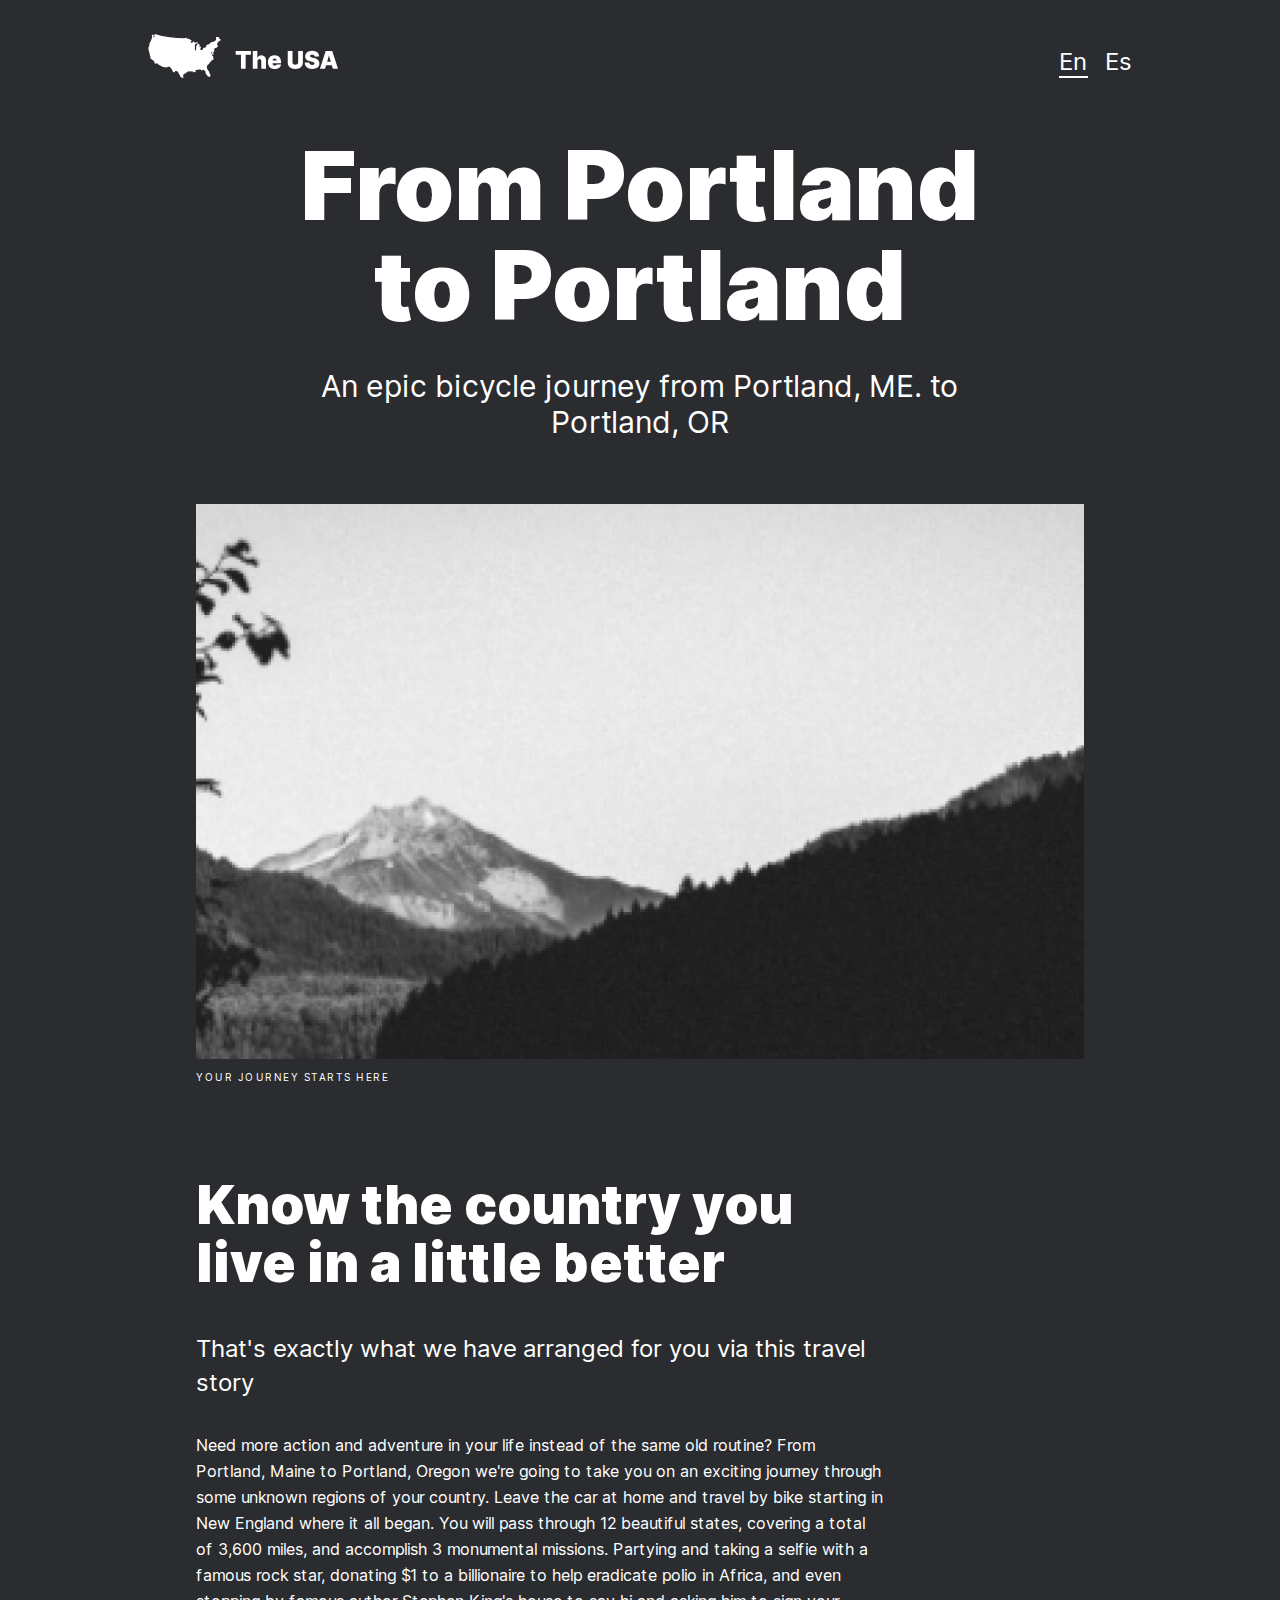
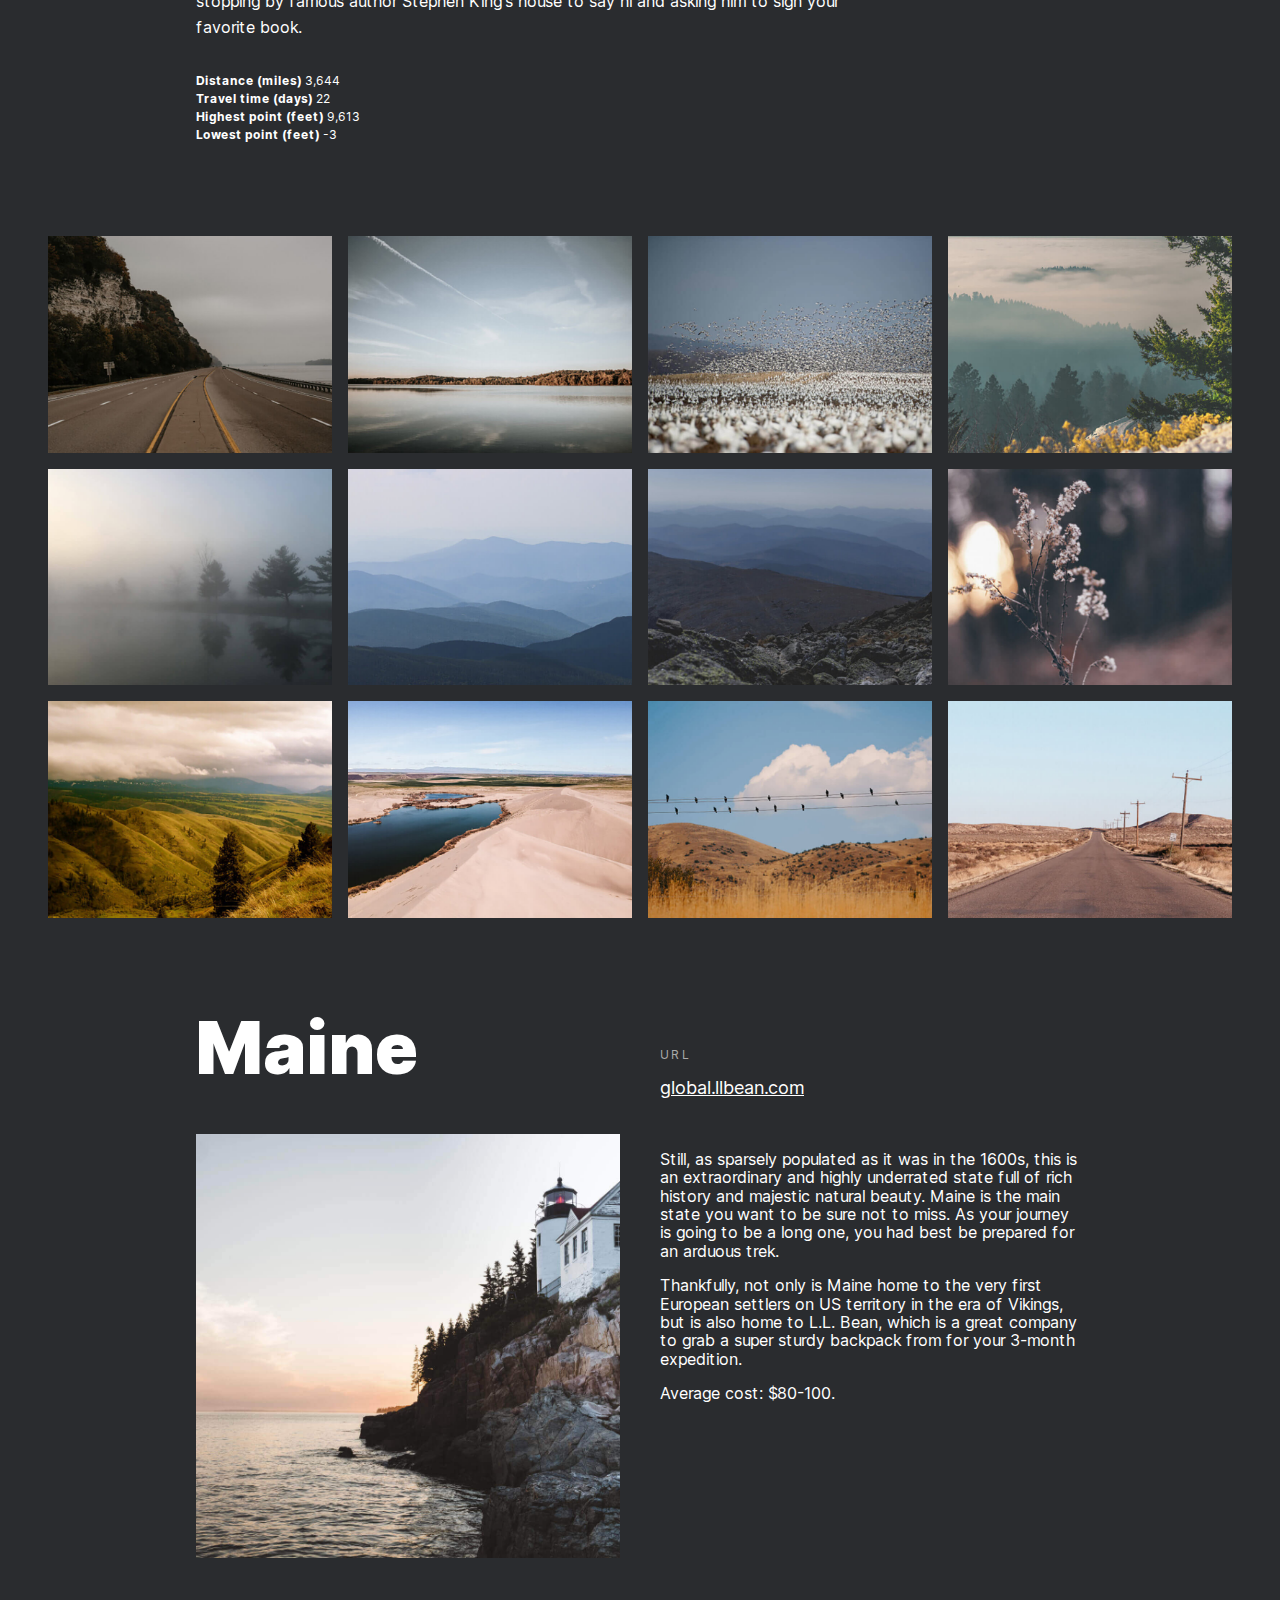
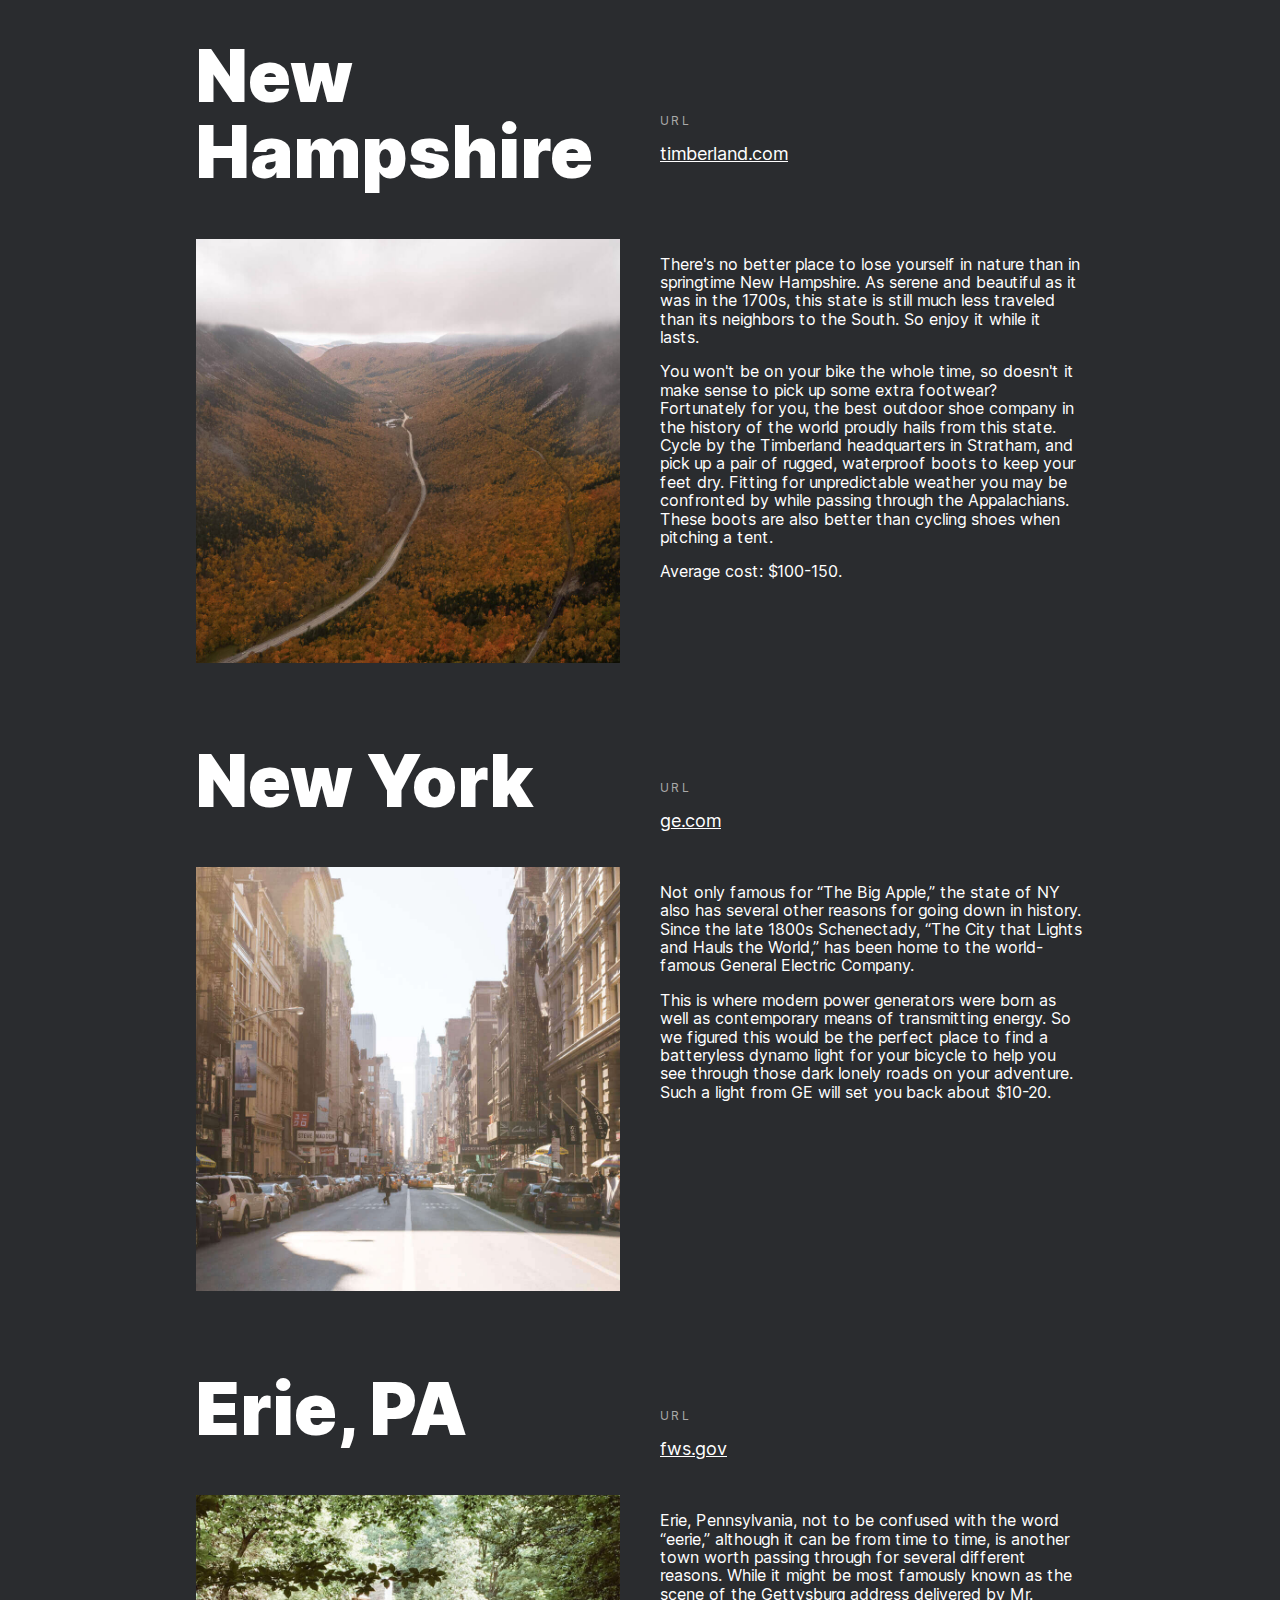
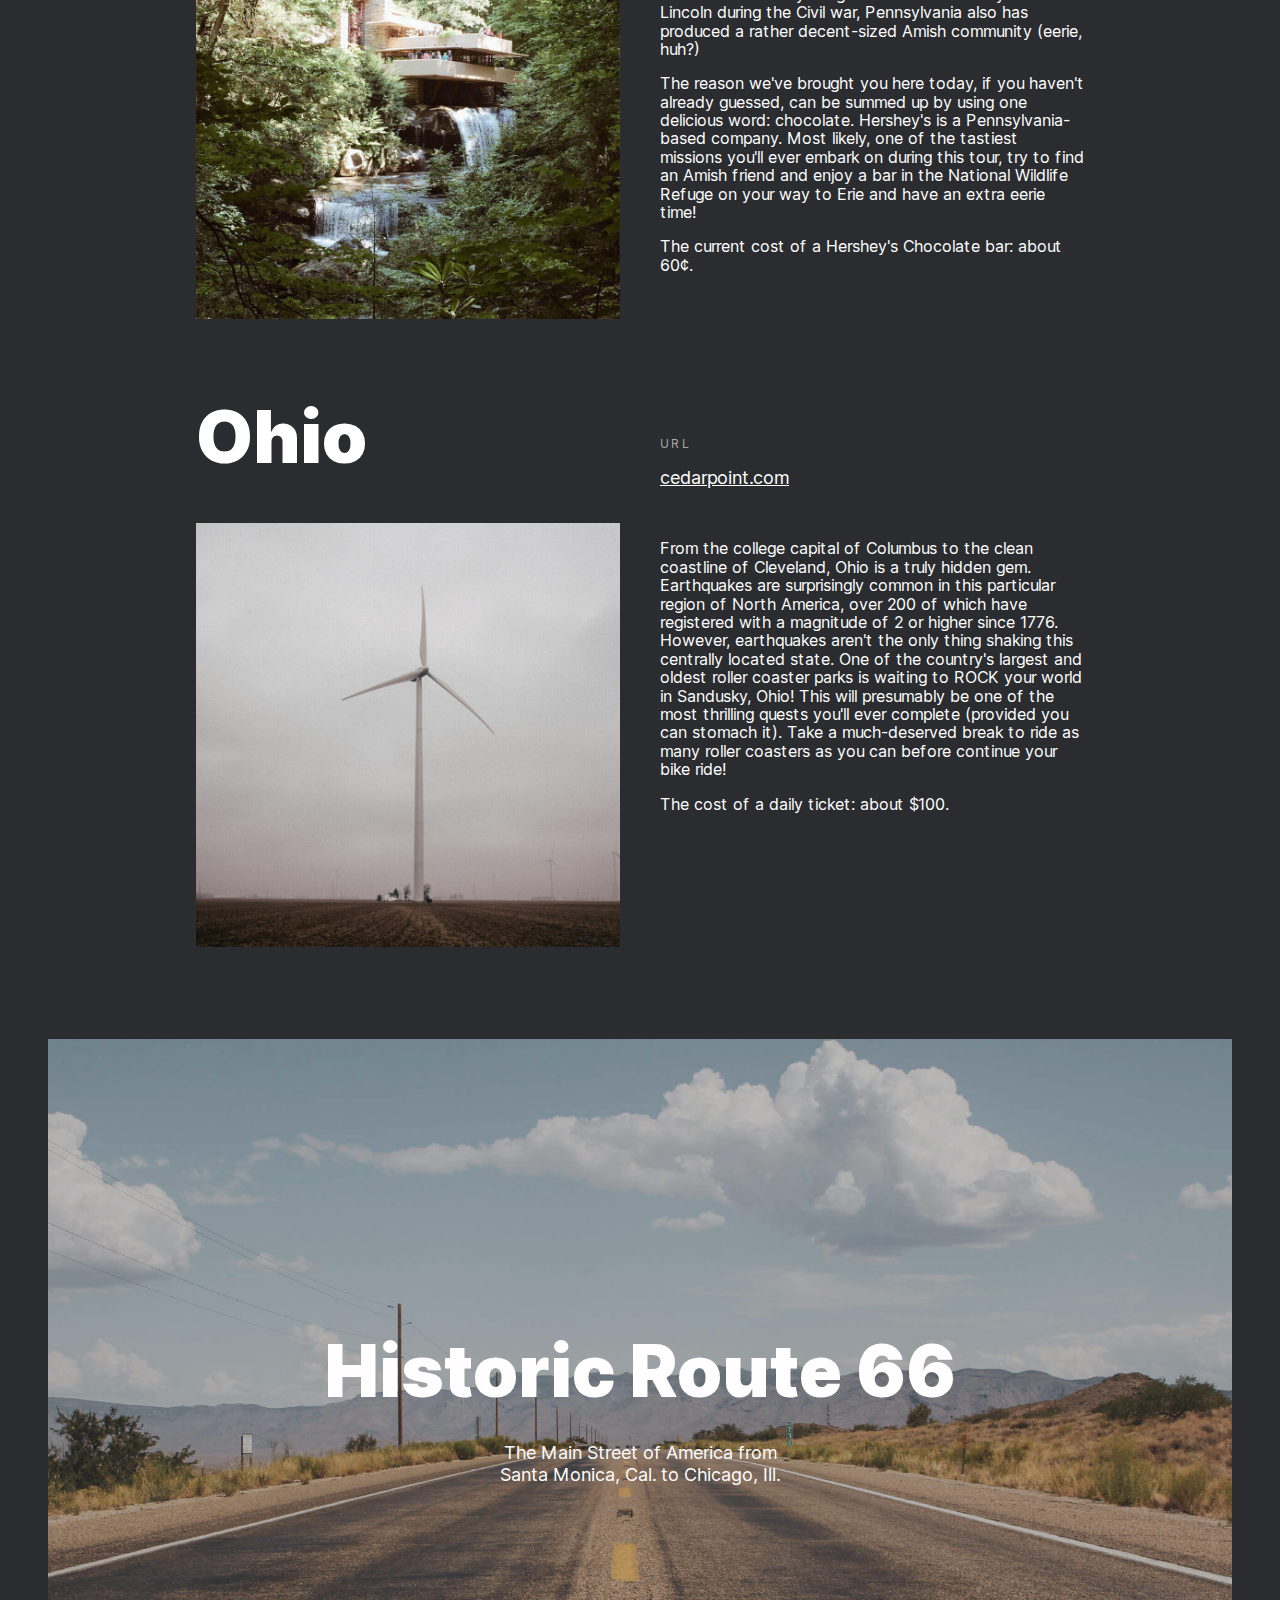
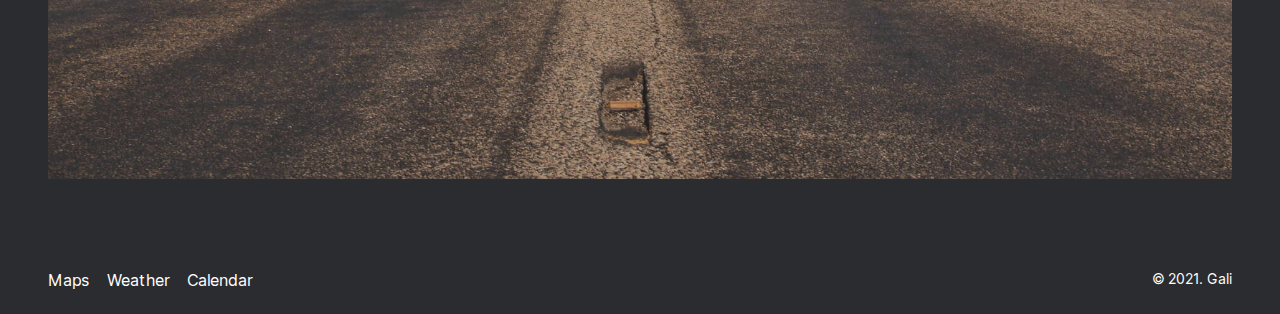
==== commit 8d260b0f: "fixinig aissues" ====
--- a/index.html
+++ b/index.html
@@ -8,7 +8,6 @@
     <link rel="stylesheet" href="./pages/index.css">
 </head>
 <body class="page">
-    <div class="page-container">
       <header class="header">
         <img src="./images/logo.svg" alt="logo of this website" class="header__logo">
           <ul class="header__list">
@@ -34,7 +33,6 @@
         </section><!--End Lead-->
 
         <section class="intro">
-
             <h2 class="intro__title">
               Know the country you live in a little better
             </h2>
@@ -214,7 +212,7 @@
             </li><!--End New York-->
 
             <li class="place">
-              <h2 class="place__title">End Erie, PA</h2>
+              <h2 class="place__title">Erie, PA</h2>
               <div class="place__website">
                 <h3 class="place__url-heading">URL</h3>
                 <a href="https://www.fws.gov/refuge/erie"
@@ -303,9 +301,7 @@
             </li>
           </ul>
         </nav>
-
         <p class="footer__copyright"> 2021. Gali</p>
       </footer><!--End footer-->
-    </div> <!--End of Page-container-->
 </body><!--End of Pages-->
 </html>
--- a/pages/index.css
+++ b/pages/index.css
@@ -46,13 +46,7 @@
 /** Places **/
 @import url(../blocks/places/places.css);
 @import url(../blocks/places/__list/places__list.css);
-/*@import url(../blocks/places/__list-item/places__list-item.css);
-@import url(../blocks/places/__title/places__title.css);
-@import url(../blocks/places/__website/places__website.css);
-@import url(../blocks/places/__url-heading/places__url-heading.css);
-@import url(../blocks/places/__url-link/places__url-link.css);
-@import url(../blocks/places/__image/places__image.css);
-@import url(../blocks/places/__text/places__text.css);*/
+
 
 /** Place **/
 @import url(../blocks/place/place.css);
